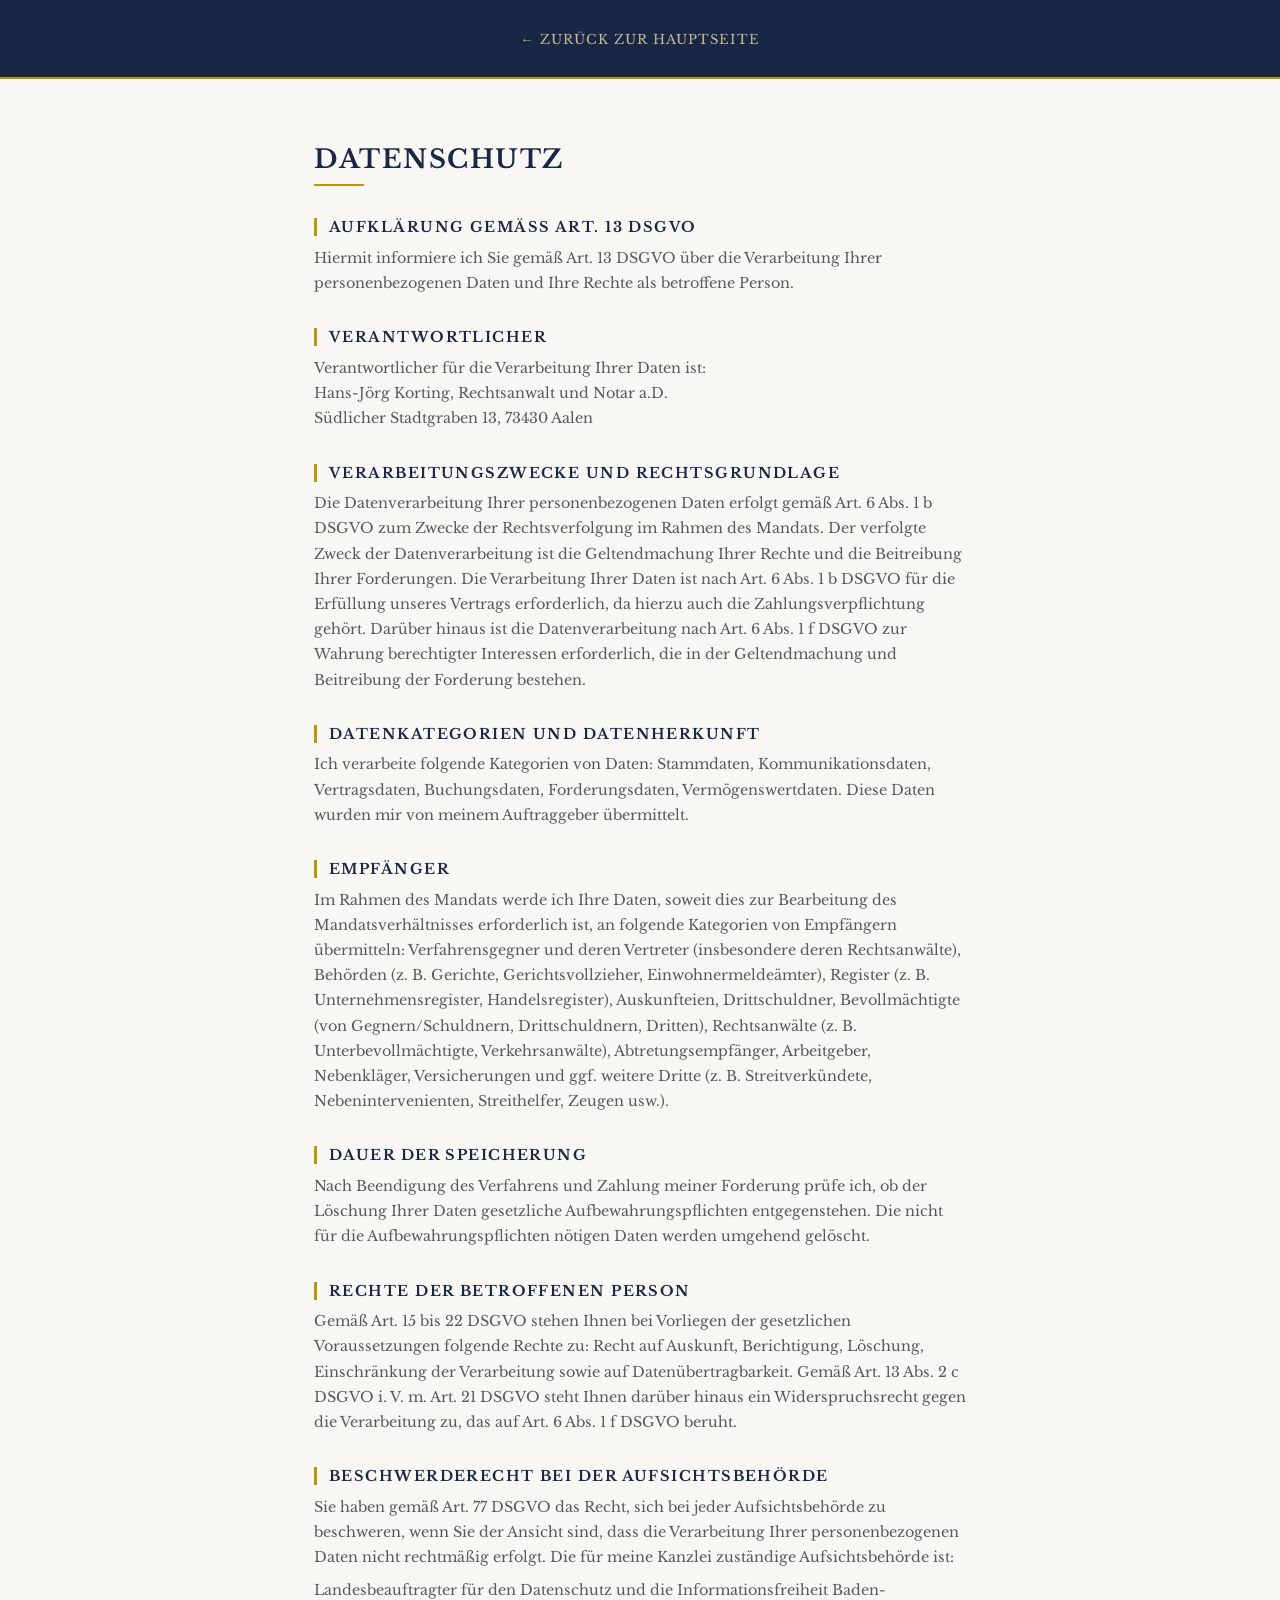
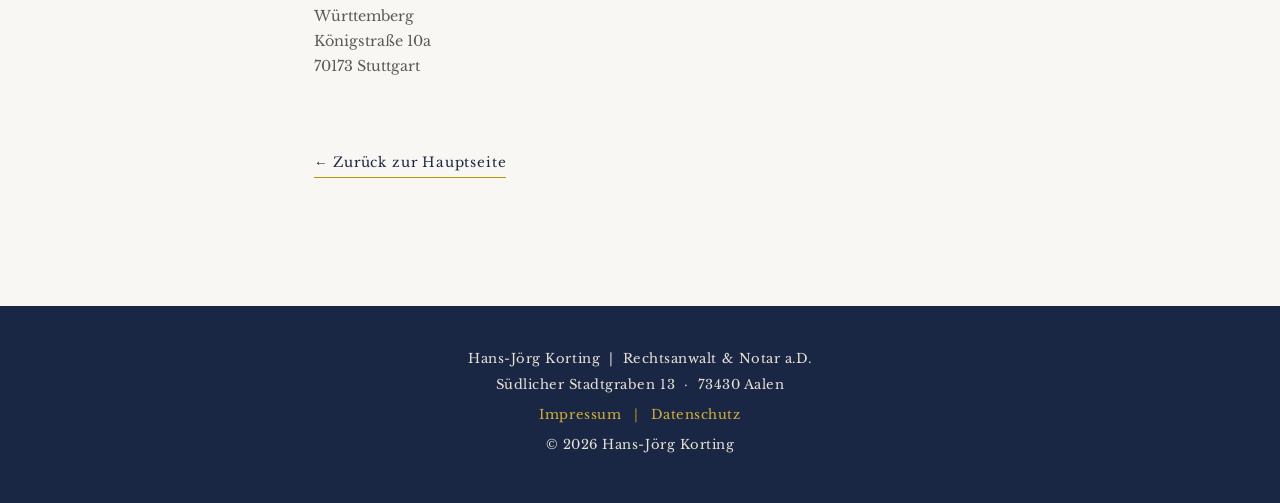
==== datenschutz.html @ e932001f "add logo as fav icon and previewimage" ====
<!doctype html>
<html lang="de">
  <head>
    <meta charset="UTF-8" />
    <meta name="viewport" content="width=device-width, initial-scale=1.0" />
    <title>Datenschutz – Kanzlei Hans-Jörg Korting</title>
    <meta name="robots" content="noindex, follow" />
    <link rel="icon" type="image/png" href="images/logo.png">
    <link rel="stylesheet" href="styles.css" />
    <style>
      .datenschutz-page {
        max-width: 700px;
        margin: 4rem auto;
        padding: 0 1.5rem 4rem;
      }

      .datenschutz-page h1 {
        font-size: 1.6rem;
        text-transform: uppercase;
        letter-spacing: 0.06em;
        margin-bottom: 0.5rem;
      }

      .datenschutz-page h1::after {
        content: "";
        display: block;
        width: 50px;
        height: 2px;
        background: var(--color-gold);
        margin-top: 0.6rem;
      }

      .datenschutz-page .datenschutz-block {
        margin-top: 2rem;
      }

      .datenschutz-page .datenschutz-block h2 {
        font-size: 0.9rem;
        text-transform: uppercase;
        letter-spacing: 0.1em;
        color: var(--color-primary);
        border-left: 3px solid var(--color-gold);
        padding-left: 0.75rem;
        margin-bottom: 0.6rem;
      }

      .datenschutz-page .datenschutz-block p {
        font-size: 0.9rem;
        color: var(--color-text-muted);
        line-height: 1.75;
        margin-bottom: 0.5rem;
      }

      .datenschutz-page .datenschutz-block a {
        color: var(--color-primary);
      }

      .back-link {
        display: inline-block;
        margin-top: 2.5rem;
        color: var(--color-primary);
        text-decoration: none;
        font-size: 0.85rem;
        letter-spacing: 0.06em;
        border-bottom: 1px solid var(--color-gold);
        padding-bottom: 1px;
        transition: color 0.2s;
      }

      .back-link:hover {
        color: var(--color-gold);
      }

      .datenschutz-header {
        background-color: var(--color-primary);
        padding: 1.5rem;
        text-align: center;
        border-bottom: 2px solid var(--color-gold);
      }

      .datenschutz-header a {
        color: #c0b99a;
        text-decoration: none;
        font-size: 0.82rem;
        letter-spacing: 0.08em;
        text-transform: uppercase;
      }

      .datenschutz-header a:hover {
        color: var(--color-gold-light);
      }
    </style>
  </head>
  <body>
    <div class="datenschutz-header">
      <a href="index.html">&larr; Zur&uuml;ck zur Hauptseite</a>
    </div>

    <main class="datenschutz-page">
      <h1>Datenschutz</h1>

      <div class="datenschutz-block">
        <h2>Aufklärung gemäß Art. 13 DSGVO</h2>
        <p>
          Hiermit informiere ich Sie gemäß Art. 13 DSGVO über die Verarbeitung
          Ihrer personenbezogenen Daten und Ihre Rechte als betroffene Person.
        </p>
      </div>

      <div class="datenschutz-block">
        <h2>Verantwortlicher</h2>
        <p>
          Verantwortlicher für die Verarbeitung Ihrer Daten ist:<br />
          Hans-Jörg Korting, Rechtsanwalt und Notar a.D.<br />
          Südlicher Stadtgraben 13, 73430 Aalen
        </p>
      </div>

      <div class="datenschutz-block">
        <h2>Verarbeitungszwecke und Rechtsgrundlage</h2>
        <p>
          Die Datenverarbeitung Ihrer personenbezogenen Daten erfolgt gemäß Art.
          6 Abs. 1 b DSGVO zum Zwecke der Rechtsverfolgung im Rahmen des
          Mandats. Der verfolgte Zweck der Datenverarbeitung ist die
          Geltendmachung Ihrer Rechte und die Beitreibung Ihrer Forderungen. Die
          Verarbeitung Ihrer Daten ist nach Art. 6 Abs. 1 b DSGVO für die
          Erfüllung unseres Vertrags erforderlich, da hierzu auch die
          Zahlungsverpflichtung gehört. Darüber hinaus ist die Datenverarbeitung
          nach Art. 6 Abs. 1 f DSGVO zur Wahrung berechtigter Interessen
          erforderlich, die in der Geltendmachung und Beitreibung der Forderung
          bestehen.
        </p>
      </div>

      <div class="datenschutz-block">
        <h2>Datenkategorien und Datenherkunft</h2>
        <p>
          Ich verarbeite folgende Kategorien von Daten: Stammdaten,
          Kommunikationsdaten, Vertragsdaten, Buchungsdaten, Forderungsdaten,
          Vermögenswertdaten. Diese Daten wurden mir von meinem Auftraggeber
          übermittelt.
        </p>
      </div>

      <div class="datenschutz-block">
        <h2>Empfänger</h2>
        <p>
          Im Rahmen des Mandats werde ich Ihre Daten, soweit dies zur
          Bearbeitung des Mandatsverhältnisses erforderlich ist, an folgende
          Kategorien von Empfängern übermitteln: Verfahrensgegner und deren
          Vertreter (insbesondere deren Rechtsanwälte), Behörden (z. B.
          Gerichte, Gerichtsvollzieher, Einwohnermeldeämter), Register (z. B.
          Unternehmensregister, Handelsregister), Auskunfteien, Drittschuldner,
          Bevollmächtigte (von Gegnern/Schuldnern, Drittschuldnern, Dritten),
          Rechtsanwälte (z. B. Unterbevollmächtigte, Verkehrsanwälte),
          Abtretungsempfänger, Arbeitgeber, Nebenkläger, Versicherungen und ggf.
          weitere Dritte (z. B. Streitverkündete, Nebenintervenienten,
          Streithelfer, Zeugen usw.).
        </p>
      </div>

      <div class="datenschutz-block">
        <h2>Dauer der Speicherung</h2>
        <p>
          Nach Beendigung des Verfahrens und Zahlung meiner Forderung prüfe ich,
          ob der Löschung Ihrer Daten gesetzliche Aufbewahrungspflichten
          entgegenstehen. Die nicht für die Aufbewahrungspflichten nötigen Daten
          werden umgehend gelöscht.
        </p>
      </div>

      <div class="datenschutz-block">
        <h2>Rechte der betroffenen Person</h2>
        <p>
          Gemäß Art. 15 bis 22 DSGVO stehen Ihnen bei Vorliegen der gesetzlichen
          Voraussetzungen folgende Rechte zu: Recht auf Auskunft, Berichtigung,
          Löschung, Einschränkung der Verarbeitung sowie auf
          Datenübertragbarkeit. Gemäß Art. 13 Abs. 2 c DSGVO i. V. m. Art. 21
          DSGVO steht Ihnen darüber hinaus ein Widerspruchsrecht gegen die
          Verarbeitung zu, das auf Art. 6 Abs. 1 f DSGVO beruht.
        </p>
      </div>

      <div class="datenschutz-block">
        <h2>Beschwerderecht bei der Aufsichtsbehörde</h2>
        <p>
          Sie haben gemäß Art. 77 DSGVO das Recht, sich bei jeder
          Aufsichtsbehörde zu beschweren, wenn Sie der Ansicht sind, dass die
          Verarbeitung Ihrer personenbezogenen Daten nicht rechtmäßig erfolgt.
          Die für meine Kanzlei zuständige Aufsichtsbehörde ist:
        </p>
        <p>
          Landesbeauftragter für den Datenschutz und die Informationsfreiheit
          Baden-Württemberg<br />
          Königstraße 10a<br />
          70173 Stuttgart
        </p>
      </div>

      <a href="index.html" class="back-link">&larr; Zurück zur Hauptseite</a>
    </main>

    <footer>
      <p>
        Hans-Jörg Korting &nbsp;|&nbsp; Rechtsanwalt &amp; Notar a.D.<br />
        Südlicher Stadtgraben 13&nbsp;&nbsp;·&nbsp;&nbsp;73430 Aalen
      </p>
      <p>
        <a href="impressum.html">Impressum</a>
        <span class="footer-sep">|</span>
        <a href="datenschutz.html">Datenschutz</a>
      </p>
      <p>&copy; 2026 Hans-Jörg Korting</p>
    </footer>
  </body>
</html>
---- styles.css ----
/* ============================================================
   Kanzlei Hans-Jörg Korting – Stylesheet
   Farbschema: Dunkelblau (#1a2744) + Gold (#b8960c)
   ============================================================ */

@import url('https://fonts.googleapis.com/css2?family=Libre+Baskerville:ital,wght@0,400;0,700;1,400&display=swap');

/* --- Variablen -------------------------------------------- */
:root {
  --color-primary:  #1a2744;
  --color-gold:     #b8960c;
  --color-gold-light: #d4af37;
  --color-bg:       #f9f7f4;
  --color-bg-alt:   #ffffff;
  --color-text:     #2c2c2c;
  --color-text-muted: #5a5a5a;
  --max-width:      860px;
  --section-padding: 5rem 1.5rem;
}

/* --- Reset ------------------------------------------------- */
*, *::before, *::after {
  box-sizing: border-box;
  margin: 0;
  padding: 0;
}

html {
  scroll-behavior: smooth;
}

body {
  font-family: 'Libre Baskerville', Georgia, serif;
  background-color: var(--color-bg);
  color: var(--color-text);
  font-size: 1rem;
  line-height: 1.8;
}

/* --- Typographie ------------------------------------------- */
h1, h2, h3 {
  font-family: 'Libre Baskerville', Georgia, serif;
  color: var(--color-primary);
  line-height: 1.25;
}

h2 {
  font-size: 1.6rem;
  margin-bottom: 0.5rem;
  letter-spacing: 0.04em;
  text-transform: uppercase;
}

h3 {
  font-size: 1.1rem;
  color: var(--color-primary);
  margin-bottom: 0.75rem;
}

p {
  margin-bottom: 1rem;
  color: var(--color-text);
}

/* --- Dekorations-Linie nach Überschriften ----------------- */
.section-title {
  text-align: center;
  margin-bottom: 2.5rem;
}

.section-title::after {
  content: '';
  display: block;
  width: 60px;
  height: 2px;
  background: var(--color-gold);
  margin: 0.75rem auto 0;
}

/* --- Navigation ------------------------------------------- */
nav {
  position: sticky;
  top: 0;
  z-index: 100;
  background-color: var(--color-primary);
  border-bottom: 2px solid var(--color-gold);
}

.nav-inner {
  max-width: var(--max-width);
  margin: 0 auto;
  display: flex;
  justify-content: center;
  gap: 0;
}

.nav-inner a {
  display: inline-block;
  padding: 0.85rem 1.5rem;
  color: #e8e0d0;
  text-decoration: none;
  font-size: 0.82rem;
  letter-spacing: 0.1em;
  text-transform: uppercase;
  transition: color 0.2s, background-color 0.2s;
}

.nav-inner a:hover {
  color: var(--color-gold-light);
  background-color: rgba(255, 255, 255, 0.05);
}

/* --- Hero / Intro-Grid ------------------------------------ */
#hero {
  background-color: #ffffff;
  border-bottom: 3px solid var(--color-gold);
  scroll-margin-top: 0;
}

.intro-grid {
  display: grid;
  grid-template-columns: 1fr 2fr;
  min-height: 520px;
}

/* Linke Spalte */
.intro-left {
  background-color: #ffffff;
  padding: 2.5rem 2rem;
  display: flex;
  flex-direction: column;
  align-items: center;
  text-align: center;
  border-right: 3px solid var(--color-gold);
}

.hero-logo {
  max-width: 80px;
  width: 100%;
  height: auto;
  margin-bottom: 1.25rem;
  display: block;
  margin-left: auto;
  margin-right: auto;
}

.hero-name {
  font-size: 1.6rem;
  color: var(--color-primary);
  letter-spacing: 0.02em;
  margin-bottom: 0.3rem;
  font-weight: 700;
  line-height: 1.2;
}

.hero-title {
  font-size: 0.9rem;
  color: var(--color-gold);
  letter-spacing: 0.12em;
  font-style: italic;
  margin-bottom: 0;
}

.hero-divider {
  display: block;
  width: 50px;
  height: 1px;
  background: var(--color-gold);
  margin: 1.25rem 0;
  opacity: 0.6;
}

/* Kontakt-Info links */
.intro-kontakt {
  width: 100%;
}

.intro-kontakt p {
  font-size: 0.82rem;
  color: var(--color-text-muted);
  line-height: 1.7;
  margin-bottom: 0.6rem;
}

.intro-kontakt p:last-child {
  margin-bottom: 0;
}

.intro-kontakt a {
  color: var(--color-primary);
  text-decoration: none;
  border-bottom: 1px solid var(--color-gold);
  padding-bottom: 1px;
  transition: color 0.2s;
}

.intro-kontakt a:hover {
  color: var(--color-gold);
}

.intro-label {
  font-weight: 700;
  font-size: 0.76rem;
  text-transform: uppercase;
  letter-spacing: 0.06em;
  color: var(--color-primary);
}

.intro-hinweis {
  font-style: italic;
  color: var(--color-gold) !important;
}

/* Rechte Spalte */
.intro-right {
  overflow: hidden;
  position: relative;
}

/* Kontakt-Kästchen in linker Spalte */
.intro-cards {
  width: 100%;
  display: flex;
  flex-direction: column;
  gap: 0;
}

.intro-cards .kontakt-card {
  border-top: none;
  border-bottom: 1px solid rgba(184, 150, 12, 0.3);
  padding: 0.75rem 0;
  text-align: left;
}

.intro-cards .kontakt-card:last-child {
  border-bottom: none;
}

.portrait-img {
  display: block;
  width: 100%;
  height: 100%;
  object-fit: cover;
  object-position: center 8%;
}

/* --- Portrait (alter Block, nicht mehr genutzt) ----------- */
#portrait {
  display: none;
}



/* --- Sektionen allgemein ----------------------------------- */
section {
  padding: var(--section-padding);
  scroll-margin-top: 50px; /* Sticky-Nav-Höhe ausgleichen */
}

/* Hero ganz oben – keine Verschiebung */
#hero {
  scroll-margin-top: 0;
}

/* Portrait-Block ebenfalls korrigieren */
#portrait {
  scroll-margin-top: 50px;
}

.section-inner {
  max-width: var(--max-width);
  margin: 0 auto;
}

/* --- Willkommen ------------------------------------------- */
#willkommen {
  background-color: var(--color-bg-alt);
}

.willkommen-inner {
  max-width: 700px;
  text-align: center;
}

.willkommen-inner p {
  font-size: 1rem;
  color: var(--color-text-muted);
  line-height: 1.9;
  margin-bottom: 1rem;
}

.willkommen-inner p:last-child {
  margin-bottom: 0;
}

/* --- Tätigkeitsschwerpunkte -------------------------------- */
#taetigkeiten {
  background-color: var(--color-primary);
}

#taetigkeiten .section-title {
  color: #f0ebe0;
}

#taetigkeiten .section-title::after {
  background: var(--color-gold);
}

.intro-text {
  text-align: center;
  max-width: 640px;
  margin: 0 auto 2.5rem;
  color: #c8c0ae;
  font-size: 0.95rem;
}

.taetigkeiten-liste {
  list-style: none;
  padding: 0;
  max-width: 600px;
  margin: 0 auto;
}

.taetigkeiten-liste li {
  display: flex;
  align-items: flex-start;
  gap: 1rem;
  padding: 0.9rem 0;
  border-bottom: 1px solid rgba(255, 255, 255, 0.12);
  font-size: 1rem;
  color: #e8e2d6;
}

.taetigkeiten-liste li:last-child {
  border-bottom: none;
}

.taetigkeiten-liste li::before {
  content: '◆';
  color: var(--color-gold-light);
  font-size: 0.6rem;
  margin-top: 0.5rem;
  flex-shrink: 0;
}

/* --- Kontakt ---------------------------------------------- */
#kontakt {
  background-color: var(--color-bg-alt);
}

.kontakt-grid {
  display: grid;
  grid-template-columns: repeat(3, 1fr);
  gap: 2rem;
  max-width: var(--max-width);
  margin: 0 auto;
}

.kontakt-card {
  background-color: var(--color-bg);
  border-top: 3px solid var(--color-gold);
  padding: 1.75rem 1.5rem;
}

.kontakt-card h3 {
  font-size: 0.85rem;
  text-transform: uppercase;
  letter-spacing: 0.1em;
  color: var(--color-primary);
  margin-bottom: 1rem;
}

.kontakt-card p {
  font-size: 0.9rem;
  color: var(--color-text-muted);
  line-height: 1.7;
  margin-bottom: 0.75rem;
}

.kontakt-card p:last-child {
  margin-bottom: 0;
}

.kontakt-card a {
  color: var(--color-primary);
  text-decoration: none;
  border-bottom: 1px solid var(--color-gold);
  padding-bottom: 1px;
  transition: color 0.2s;
}

.kontakt-card a:hover {
  color: var(--color-gold);
}

.kontakt-label {
  font-weight: 700;
  color: var(--color-primary);
  font-size: 0.8rem;
  text-transform: uppercase;
  letter-spacing: 0.06em;
}

.kontakt-hinweis {
  font-style: italic;
  color: var(--color-gold) !important;
  font-size: 0.85rem !important;
}

@media (max-width: 768px) {
  .kontakt-grid {
    grid-template-columns: 1fr;
    gap: 1.25rem;
  }
}

/* --- Datenschutz ------------------------------------------ */
#datenschutz {
  background-color: var(--color-bg);
}

.datenschutz-block {
  margin-bottom: 2rem;
}

.datenschutz-block h3 {
  font-size: 0.95rem;
  text-transform: uppercase;
  letter-spacing: 0.08em;
  color: var(--color-primary);
  border-left: 3px solid var(--color-gold);
  padding-left: 0.75rem;
  margin-bottom: 0.6rem;
}

.datenschutz-block p {
  font-size: 0.88rem;
  color: var(--color-text-muted);
  line-height: 1.75;
  margin-bottom: 0.5rem;
}

/* --- CTA --------------------------------------------------- */
#cta {
  background-color: var(--color-bg-alt);
  border-top: 3px solid var(--color-gold);
  border-bottom: 3px solid var(--color-gold);
}

.cta-inner {
  text-align: center;
}

#cta h2 {
  color: var(--color-primary);
  font-size: 1.8rem;
  margin-bottom: 0.75rem;
}

#cta h2::after {
  display: none;
}

#cta p {
  color: var(--color-text-muted);
  font-size: 1rem;
  line-height: 1.8;
  margin-bottom: 0;
}

#cta a {
  color: var(--color-primary);
  text-decoration: none;
  border-bottom: 1px solid var(--color-gold);
  padding-bottom: 1px;
  transition: color 0.2s;
}

#cta a:hover {
  color: var(--color-gold);
}

/* --- Footer ----------------------------------------------- */
footer {
  background-color: var(--color-primary);
  color: #e8e2d6;
  text-align: center;
  padding: 2.5rem 1.5rem;
  font-size: 0.82rem;
  letter-spacing: 0.04em;
  line-height: 2;
}

footer p {
  color: #e8e2d6;
  margin-bottom: 0.25rem;
}

footer a {
  color: var(--color-gold-light);
  text-decoration: none;
  transition: color 0.2s;
}

footer a:hover {
  color: #f0d060;
  text-decoration: underline;
}

footer .footer-sep {
  color: var(--color-gold);
  margin: 0 0.5rem;
}

/* --- Portrait-Bild ---------------------------------------- */
#portrait {
  display: none; /* jetzt im intro-grid integriert */
}


/* --- Responsive ------------------------------------------- */
@media (max-width: 768px) {
  :root {
    --section-padding: 3.5rem 1.25rem;
  }

  /* Intro-Grid: untereinander auf Mobile */
  .intro-grid {
    grid-template-columns: 1fr;
    min-height: unset;
  }

  .intro-left {
    border-right: none;
    border-bottom: 3px solid var(--color-gold);
    align-items: center;
    text-align: center;
    padding: 2rem 1.5rem;
  }

  .intro-cards {
    border-left: none;
    border-top: 3px solid var(--color-gold);
  }

  .intro-cards .kontakt-card {
    padding: 1rem 1.5rem;
  }

  .hero-divider {
    margin: 1rem auto;
  }

  .intro-right .portrait-img {
    max-height: 320px;
    height: 320px;
  }

  .hero-name {
    font-size: 1.5rem;
  }

  .hero-title {
    font-size: 0.85rem;
  }

  h2 {
    font-size: 1.3rem;
  }

  .nav-inner a {
    padding: 0.75rem 0.85rem;
    font-size: 0.74rem;
    letter-spacing: 0.06em;
  }
}

@media (max-width: 420px) {
  .nav-inner {
    flex-wrap: wrap;
  }

  .nav-inner a {
    padding: 0.6rem 0.75rem;
    font-size: 0.72rem;
  }

  .hero-name {
    font-size: 1.4rem;
  }
}
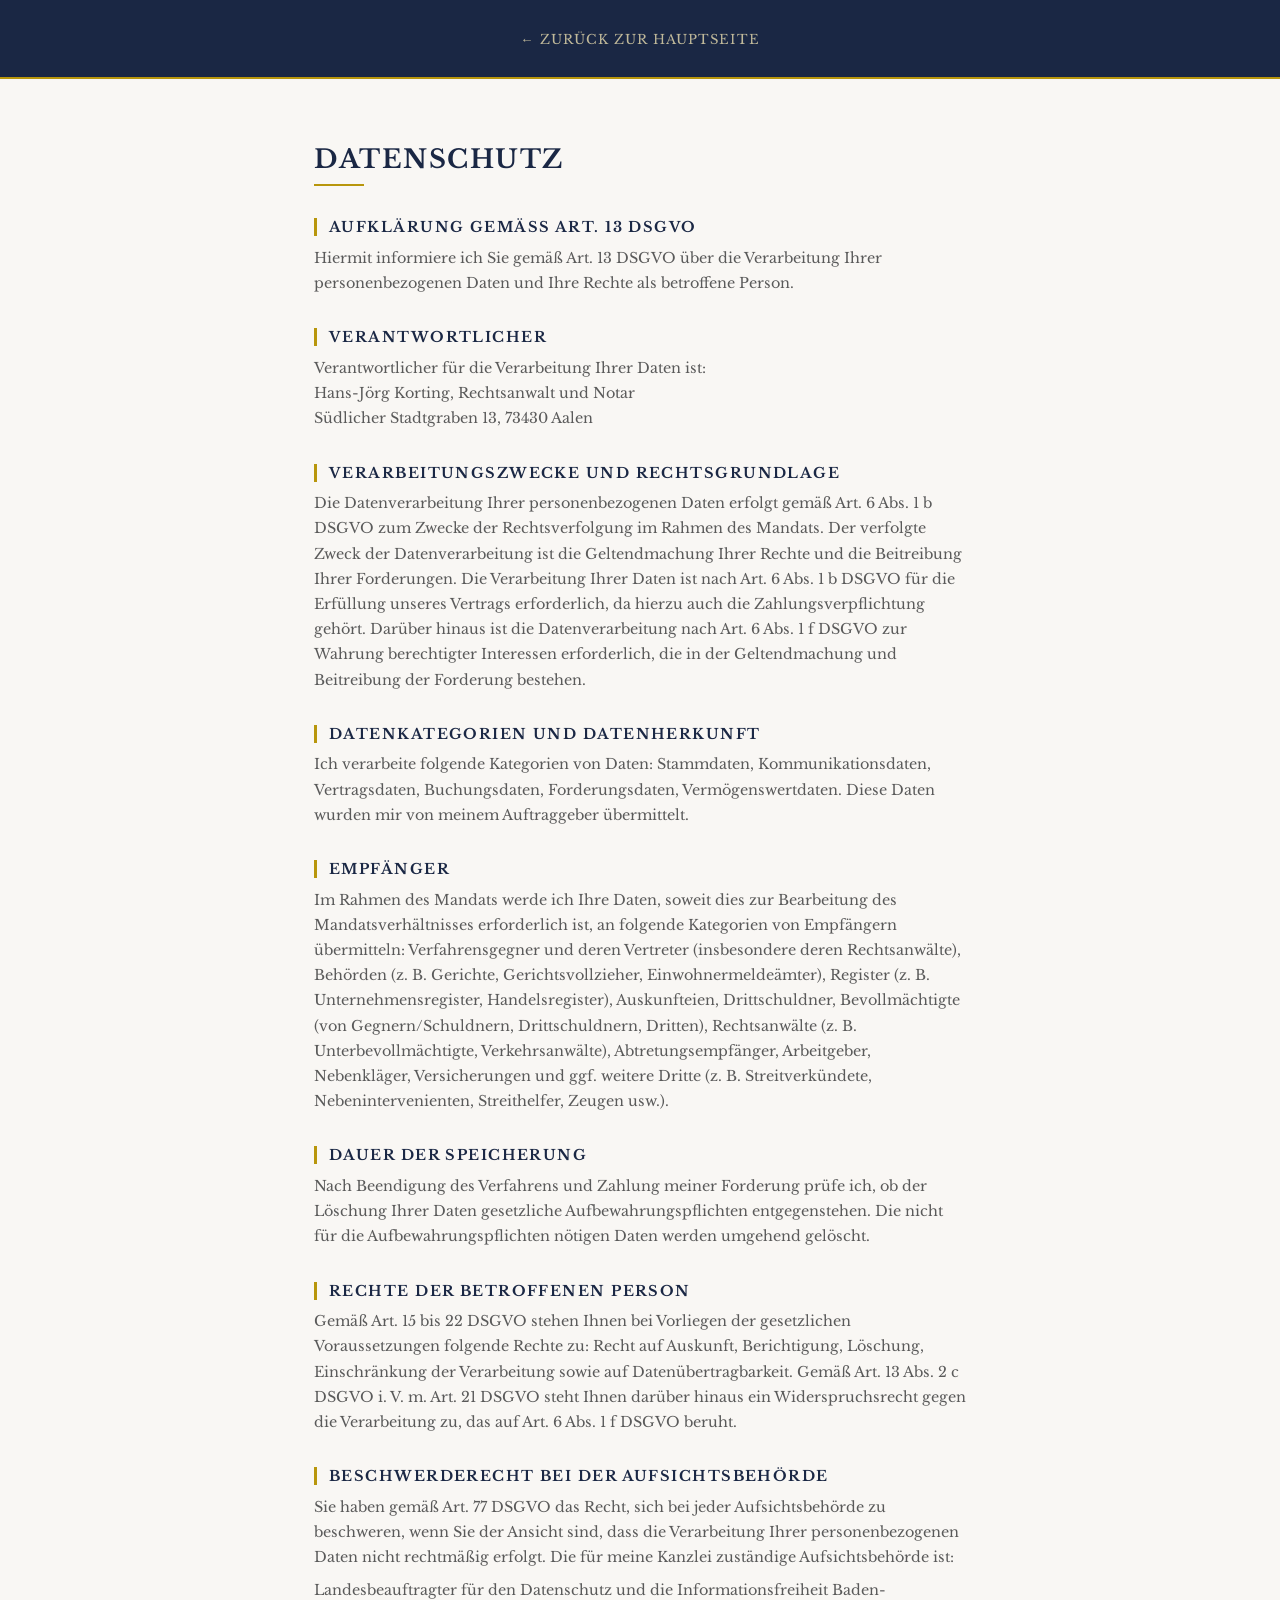
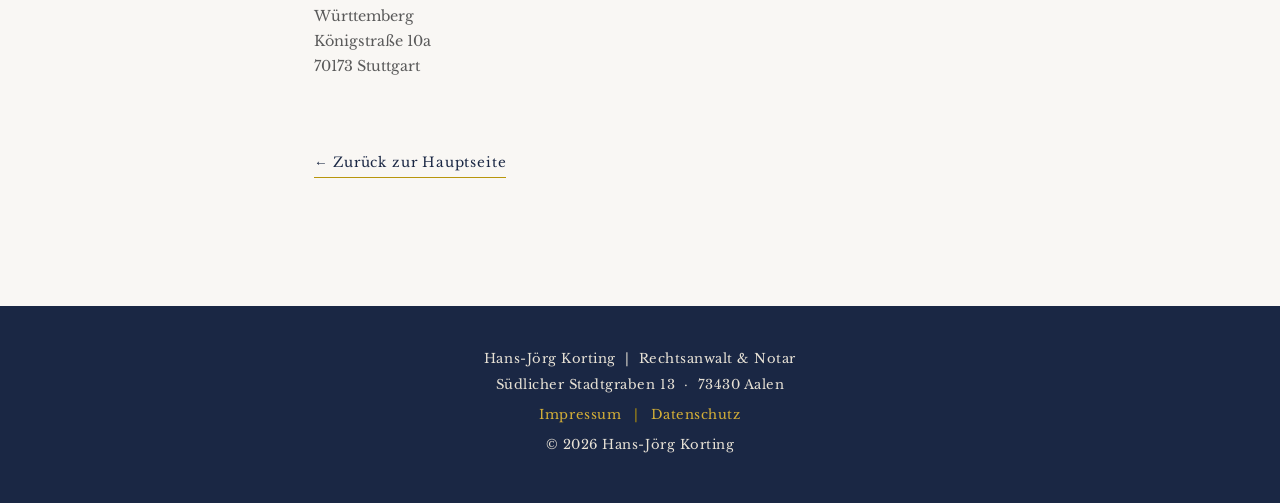
==== commit 3448aa49: "remove word a.d." ====
--- a/datenschutz.html
+++ b/datenschutz.html
@@ -111,7 +111,7 @@
         <h2>Verantwortlicher</h2>
         <p>
           Verantwortlicher für die Verarbeitung Ihrer Daten ist:<br />
-          Hans-Jörg Korting, Rechtsanwalt und Notar a.D.<br />
+          Hans-Jörg Korting, Rechtsanwalt und Notar <br />
           Südlicher Stadtgraben 13, 73430 Aalen
         </p>
       </div>
@@ -202,7 +202,7 @@
 
     <footer>
       <p>
-        Hans-Jörg Korting &nbsp;|&nbsp; Rechtsanwalt &amp; Notar a.D.<br />
+        Hans-Jörg Korting &nbsp;|&nbsp; Rechtsanwalt &amp; Notar <br />
         Südlicher Stadtgraben 13&nbsp;&nbsp;·&nbsp;&nbsp;73430 Aalen
       </p>
       <p>
--- a/styles.css
+++ b/styles.css
@@ -114,7 +114,7 @@
 #hero {
   background-color: #ffffff;
   border-bottom: 3px solid var(--color-gold);
-  scroll-margin-top: 0;
+  scroll-margin-top: 50px;
 }
 
 .intro-grid {
@@ -223,6 +223,7 @@
   display: flex;
   flex-direction: column;
   gap: 0;
+  scroll-margin-top: 50px;
 }
 
 .intro-cards .kontakt-card {
@@ -255,11 +256,6 @@
 section {
   padding: var(--section-padding);
   scroll-margin-top: 50px; /* Sticky-Nav-Höhe ausgleichen */
-}
-
-/* Hero ganz oben – keine Verschiebung */
-#hero {
-  scroll-margin-top: 0;
 }
 
 /* Portrait-Block ebenfalls korrigieren */
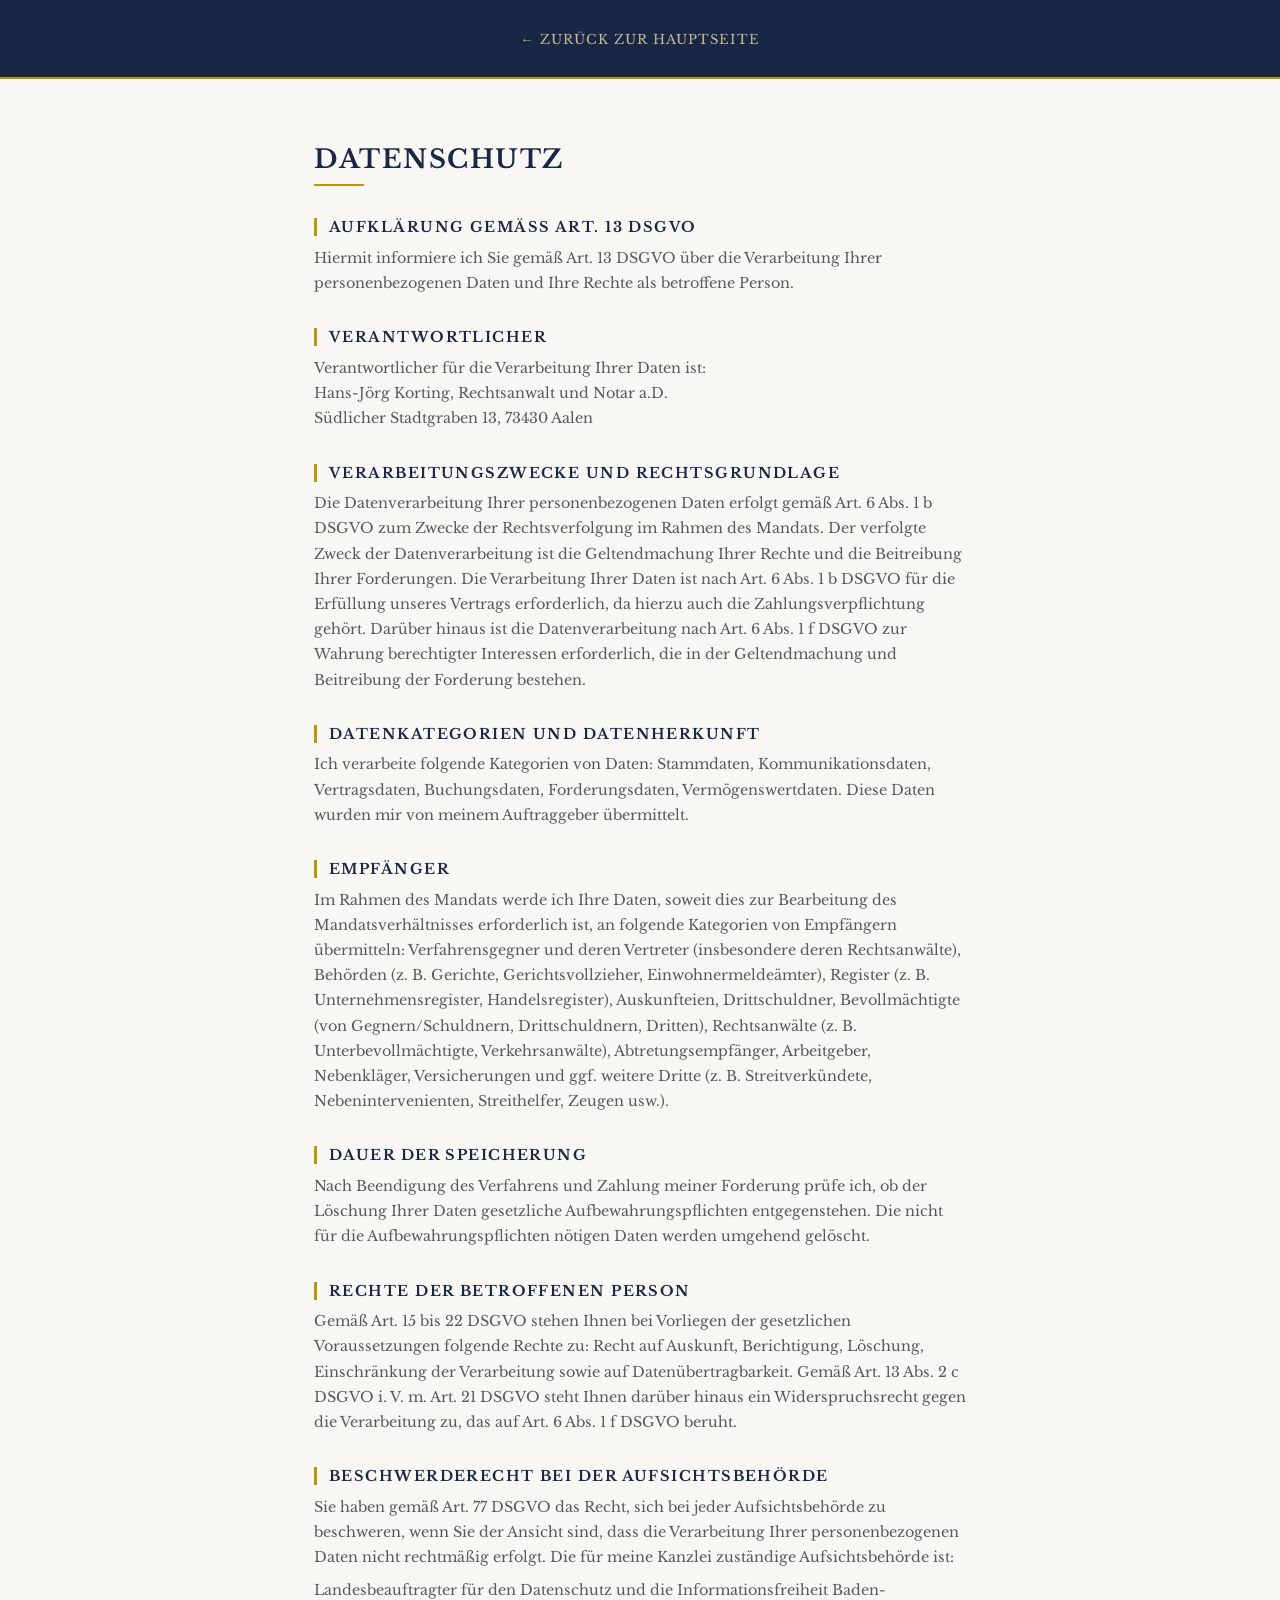
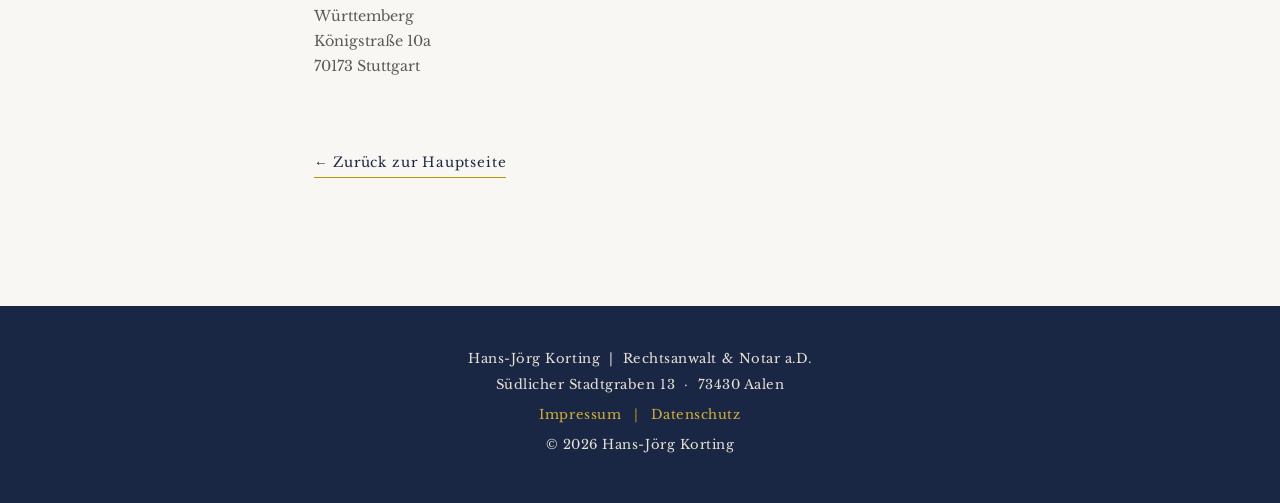
==== commit c1050378: "Revert "remove word a.d." This reverts commit 3448aa498207656ce33ee5ad10701d9248732527." ====
--- a/datenschutz.html
+++ b/datenschutz.html
@@ -111,7 +111,7 @@
         <h2>Verantwortlicher</h2>
         <p>
           Verantwortlicher für die Verarbeitung Ihrer Daten ist:<br />
-          Hans-Jörg Korting, Rechtsanwalt und Notar <br />
+          Hans-Jörg Korting, Rechtsanwalt und Notar a.D.<br />
           Südlicher Stadtgraben 13, 73430 Aalen
         </p>
       </div>
@@ -202,7 +202,7 @@
 
     <footer>
       <p>
-        Hans-Jörg Korting &nbsp;|&nbsp; Rechtsanwalt &amp; Notar <br />
+        Hans-Jörg Korting &nbsp;|&nbsp; Rechtsanwalt &amp; Notar a.D.<br />
         Südlicher Stadtgraben 13&nbsp;&nbsp;·&nbsp;&nbsp;73430 Aalen
       </p>
       <p>
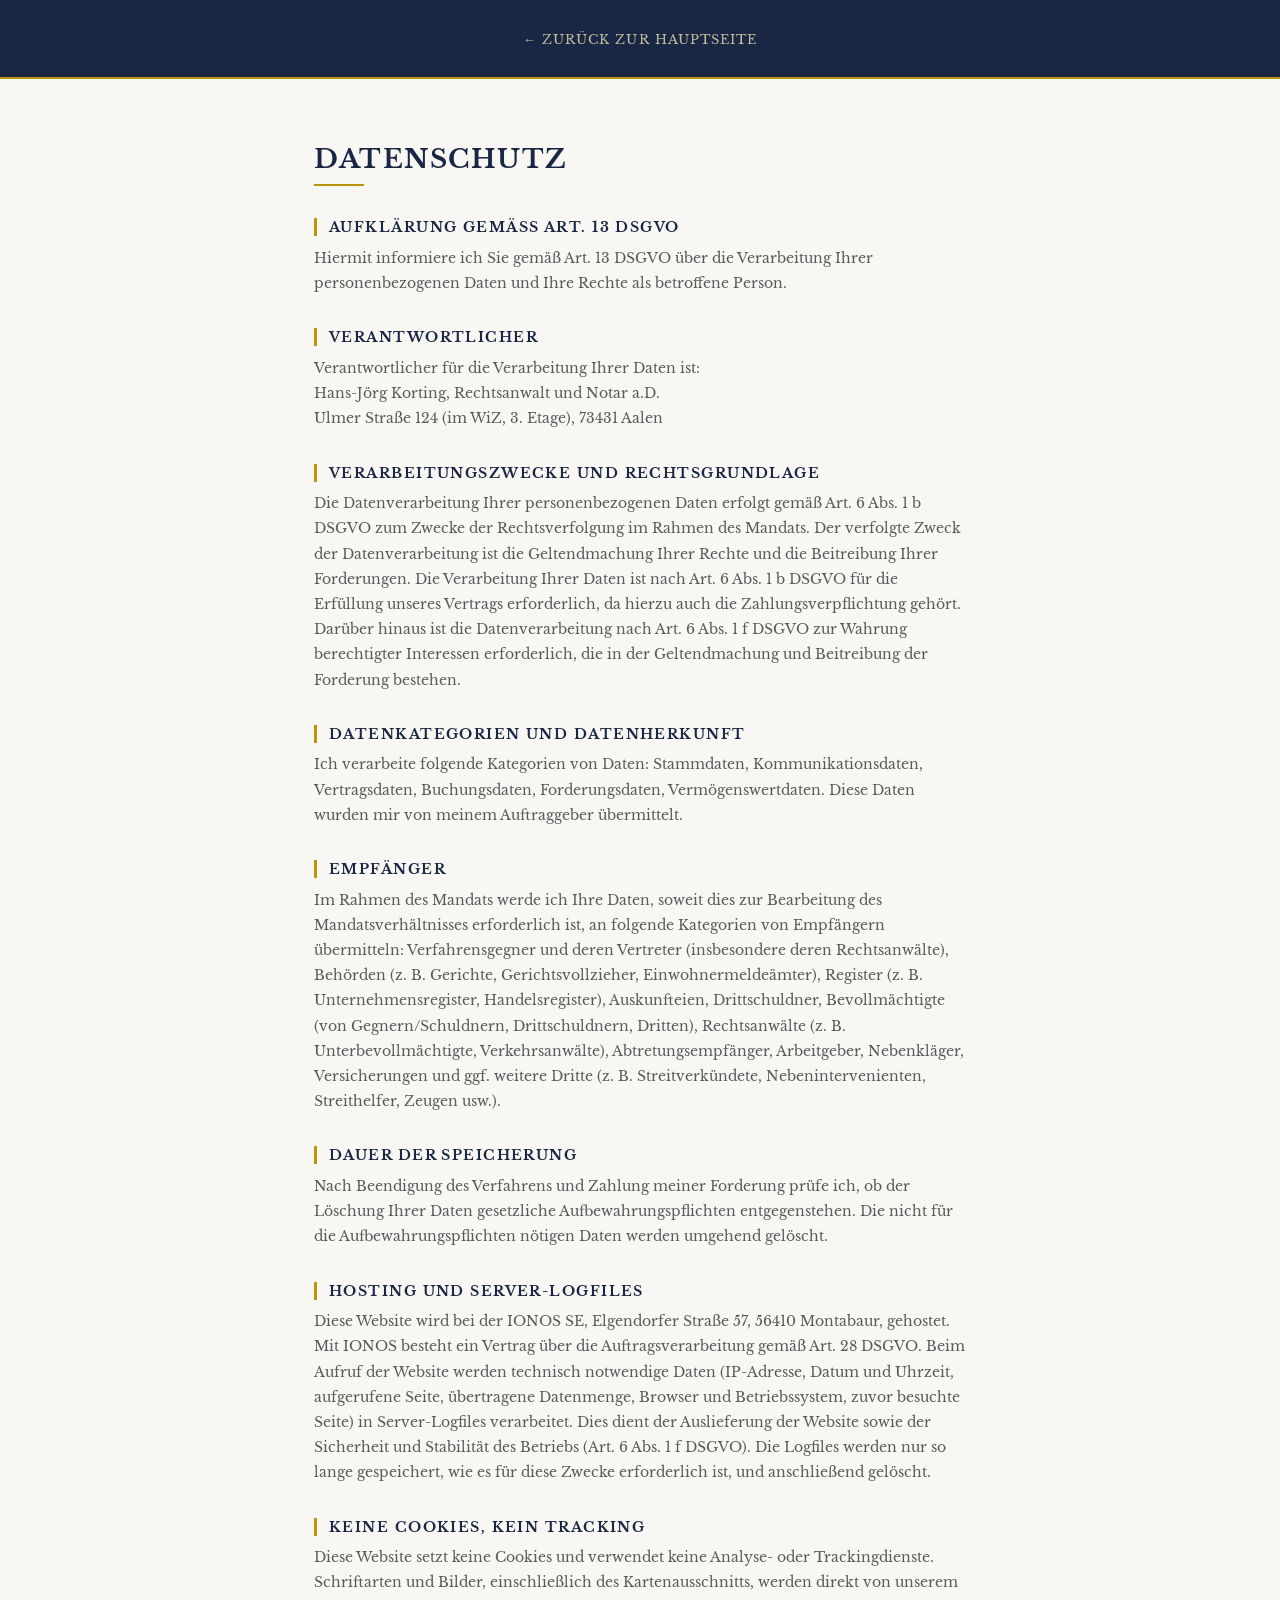
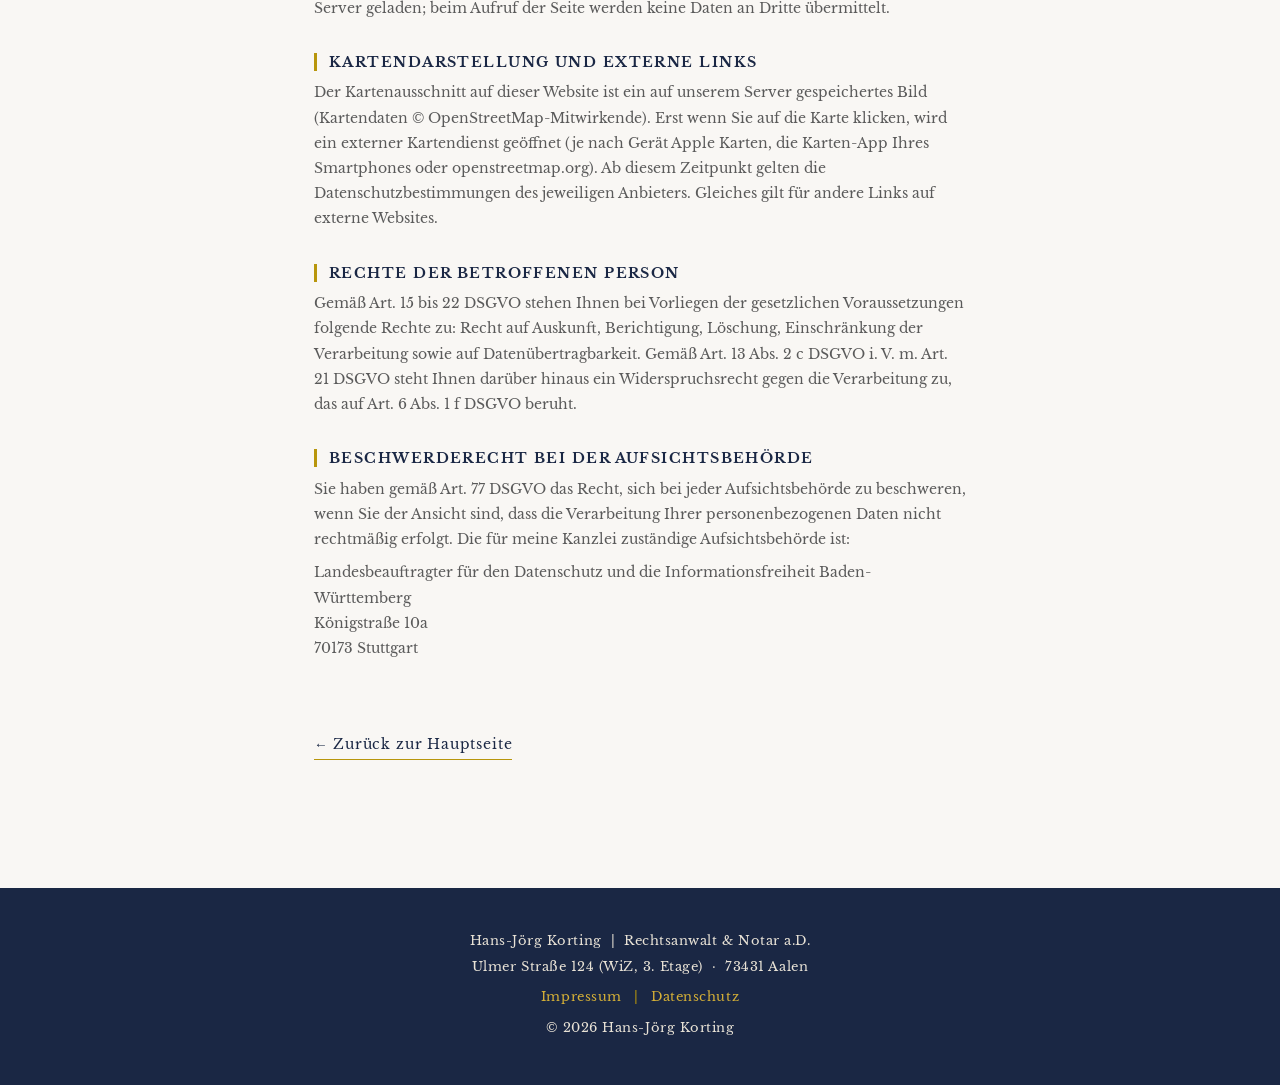
==== commit d9718ef2: "Move office to Ulmer Straße 124 and add Anfahrt section - New address (Ulmer Straße 124, im WiZ, 3. " ====
--- a/datenschutz.html
+++ b/datenschutz.html
@@ -112,7 +112,7 @@
         <p>
           Verantwortlicher für die Verarbeitung Ihrer Daten ist:<br />
           Hans-Jörg Korting, Rechtsanwalt und Notar a.D.<br />
-          Südlicher Stadtgraben 13, 73430 Aalen
+          Ulmer Straße 124 (im WiZ, 3. Etage), 73431 Aalen
         </p>
       </div>
 
@@ -170,6 +170,45 @@
       </div>
 
       <div class="datenschutz-block">
+        <h2>Hosting und Server-Logfiles</h2>
+        <p>
+          Diese Website wird bei der IONOS SE, Elgendorfer Straße 57,
+          56410 Montabaur, gehostet. Mit IONOS besteht ein Vertrag über die
+          Auftragsverarbeitung gemäß Art. 28 DSGVO. Beim Aufruf der Website
+          werden technisch notwendige Daten (IP-Adresse, Datum und Uhrzeit,
+          aufgerufene Seite, übertragene Datenmenge, Browser und
+          Betriebssystem, zuvor besuchte Seite) in Server-Logfiles
+          verarbeitet. Dies dient der Auslieferung der Website sowie der
+          Sicherheit und Stabilität des Betriebs (Art. 6 Abs. 1 f DSGVO).
+          Die Logfiles werden nur so lange gespeichert, wie es für diese
+          Zwecke erforderlich ist, und anschließend gelöscht.
+        </p>
+      </div>
+
+      <div class="datenschutz-block">
+        <h2>Keine Cookies, kein Tracking</h2>
+        <p>
+          Diese Website setzt keine Cookies und verwendet keine Analyse- oder
+          Trackingdienste. Schriftarten und Bilder, einschließlich des
+          Kartenausschnitts, werden direkt von unserem Server geladen; beim
+          Aufruf der Seite werden keine Daten an Dritte übermittelt.
+        </p>
+      </div>
+
+      <div class="datenschutz-block">
+        <h2>Kartendarstellung und externe Links</h2>
+        <p>
+          Der Kartenausschnitt auf dieser Website ist ein auf unserem Server
+          gespeichertes Bild (Kartendaten &copy; OpenStreetMap-Mitwirkende).
+          Erst wenn Sie auf die Karte klicken, wird ein externer Kartendienst
+          geöffnet (je nach Gerät Apple Karten, die Karten-App Ihres
+          Smartphones oder openstreetmap.org). Ab diesem Zeitpunkt gelten die
+          Datenschutzbestimmungen des jeweiligen Anbieters. Gleiches gilt für
+          andere Links auf externe Websites.
+        </p>
+      </div>
+
+      <div class="datenschutz-block">
         <h2>Rechte der betroffenen Person</h2>
         <p>
           Gemäß Art. 15 bis 22 DSGVO stehen Ihnen bei Vorliegen der gesetzlichen
@@ -203,7 +242,7 @@
     <footer>
       <p>
         Hans-Jörg Korting &nbsp;|&nbsp; Rechtsanwalt &amp; Notar a.D.<br />
-        Südlicher Stadtgraben 13&nbsp;&nbsp;·&nbsp;&nbsp;73430 Aalen
+        Ulmer Straße 124 (WiZ, 3. Etage)&nbsp;&nbsp;·&nbsp;&nbsp;73431 Aalen
       </p>
       <p>
         <a href="impressum.html">Impressum</a>
--- a/styles.css
+++ b/styles.css
@@ -3,7 +3,30 @@
    Farbschema: Dunkelblau (#1a2744) + Gold (#b8960c)
    ============================================================ */
 
-@import url('https://fonts.googleapis.com/css2?family=Libre+Baskerville:ital,wght@0,400;0,700;1,400&display=swap');
+/* --- Schrift (lokal gehostet, keine Verbindung zu Google) -- */
+@font-face {
+  font-family: 'Libre Baskerville';
+  font-style: normal;
+  font-weight: 400;
+  font-display: swap;
+  src: url('fonts/libre-baskerville-latin-400-normal.woff2') format('woff2');
+}
+
+@font-face {
+  font-family: 'Libre Baskerville';
+  font-style: italic;
+  font-weight: 400;
+  font-display: swap;
+  src: url('fonts/libre-baskerville-latin-400-italic.woff2') format('woff2');
+}
+
+@font-face {
+  font-family: 'Libre Baskerville';
+  font-style: normal;
+  font-weight: 700;
+  font-display: swap;
+  src: url('fonts/libre-baskerville-latin-700-normal.woff2') format('woff2');
+}
 
 /* --- Variablen -------------------------------------------- */
 :root {
@@ -410,6 +433,92 @@
   }
 }
 
+/* --- Anfahrt --------------------------------------------- */
+#anfahrt {
+  background-color: var(--color-bg-alt);
+}
+
+.anfahrt-grid {
+  display: grid;
+  grid-template-columns: 1fr 1fr;
+  gap: 2.5rem;
+  align-items: start;
+  margin-bottom: 2.5rem;
+}
+
+.anfahrt-text p {
+  color: var(--color-text-muted);
+  line-height: 1.9;
+}
+
+.anfahrt-text .anfahrt-adresse {
+  color: var(--color-primary);
+  font-weight: 700;
+  border-left: 3px solid var(--color-gold);
+  padding-left: 1rem;
+}
+
+.anfahrt-text a {
+  color: var(--color-primary);
+  text-decoration: none;
+  border-bottom: 1px solid var(--color-gold);
+  white-space: nowrap;
+}
+
+.anfahrt-foto img,
+.anfahrt-karte img {
+  display: block;
+  width: 100%;
+  height: auto;
+}
+
+.anfahrt-foto img {
+  border-bottom: 3px solid var(--color-gold);
+}
+
+.anfahrt-karte > a {
+  position: relative;
+  display: block;
+  border: 1px solid rgba(26, 39, 68, 0.15);
+}
+
+.karte-hinweis {
+  position: absolute;
+  right: 0.75rem;
+  bottom: 0.75rem;
+  background-color: var(--color-primary);
+  color: #f0ebe0;
+  font-size: 0.8rem;
+  letter-spacing: 0.06em;
+  padding: 0.45rem 0.9rem;
+  border-bottom: 2px solid var(--color-gold);
+  transition: background-color 0.2s;
+}
+
+.anfahrt-karte > a:hover .karte-hinweis,
+.anfahrt-karte > a:focus-visible .karte-hinweis {
+  background-color: var(--color-gold);
+  color: #ffffff;
+}
+
+.anfahrt-karte figcaption {
+  font-size: 0.75rem;
+  color: var(--color-text-muted);
+  text-align: right;
+  margin-top: 0.4rem;
+}
+
+.anfahrt-karte figcaption a {
+  color: var(--color-text-muted);
+}
+
+@media (max-width: 768px) {
+  .anfahrt-grid {
+    grid-template-columns: 1fr;
+    gap: 1.5rem;
+  }
+}
+
 /* --- Datenschutz ------------------------------------------ */
 #datenschutz {
   background-color: var(--color-bg);
@@ -564,21 +673,29 @@
     font-size: 1.3rem;
   }
 
+  .nav-inner {
+    flex-wrap: wrap;
+  }
+
   .nav-inner a {
     padding: 0.75rem 0.85rem;
     font-size: 0.74rem;
     letter-spacing: 0.06em;
   }
+
+  /* Navigation kann zweizeilig sein: Sprungziele nicht verdecken */
+  section,
+  #hero,
+  #kontakt {
+    scroll-margin-top: 90px;
+  }
 }
 
 @media (max-width: 420px) {
-  .nav-inner {
-    flex-wrap: wrap;
-  }
-
   .nav-inner a {
-    padding: 0.6rem 0.75rem;
-    font-size: 0.72rem;
+    padding: 0.7rem 0.4rem;
+    font-size: 0.66rem;
+    letter-spacing: 0.03em;
   }
 
   .hero-name {
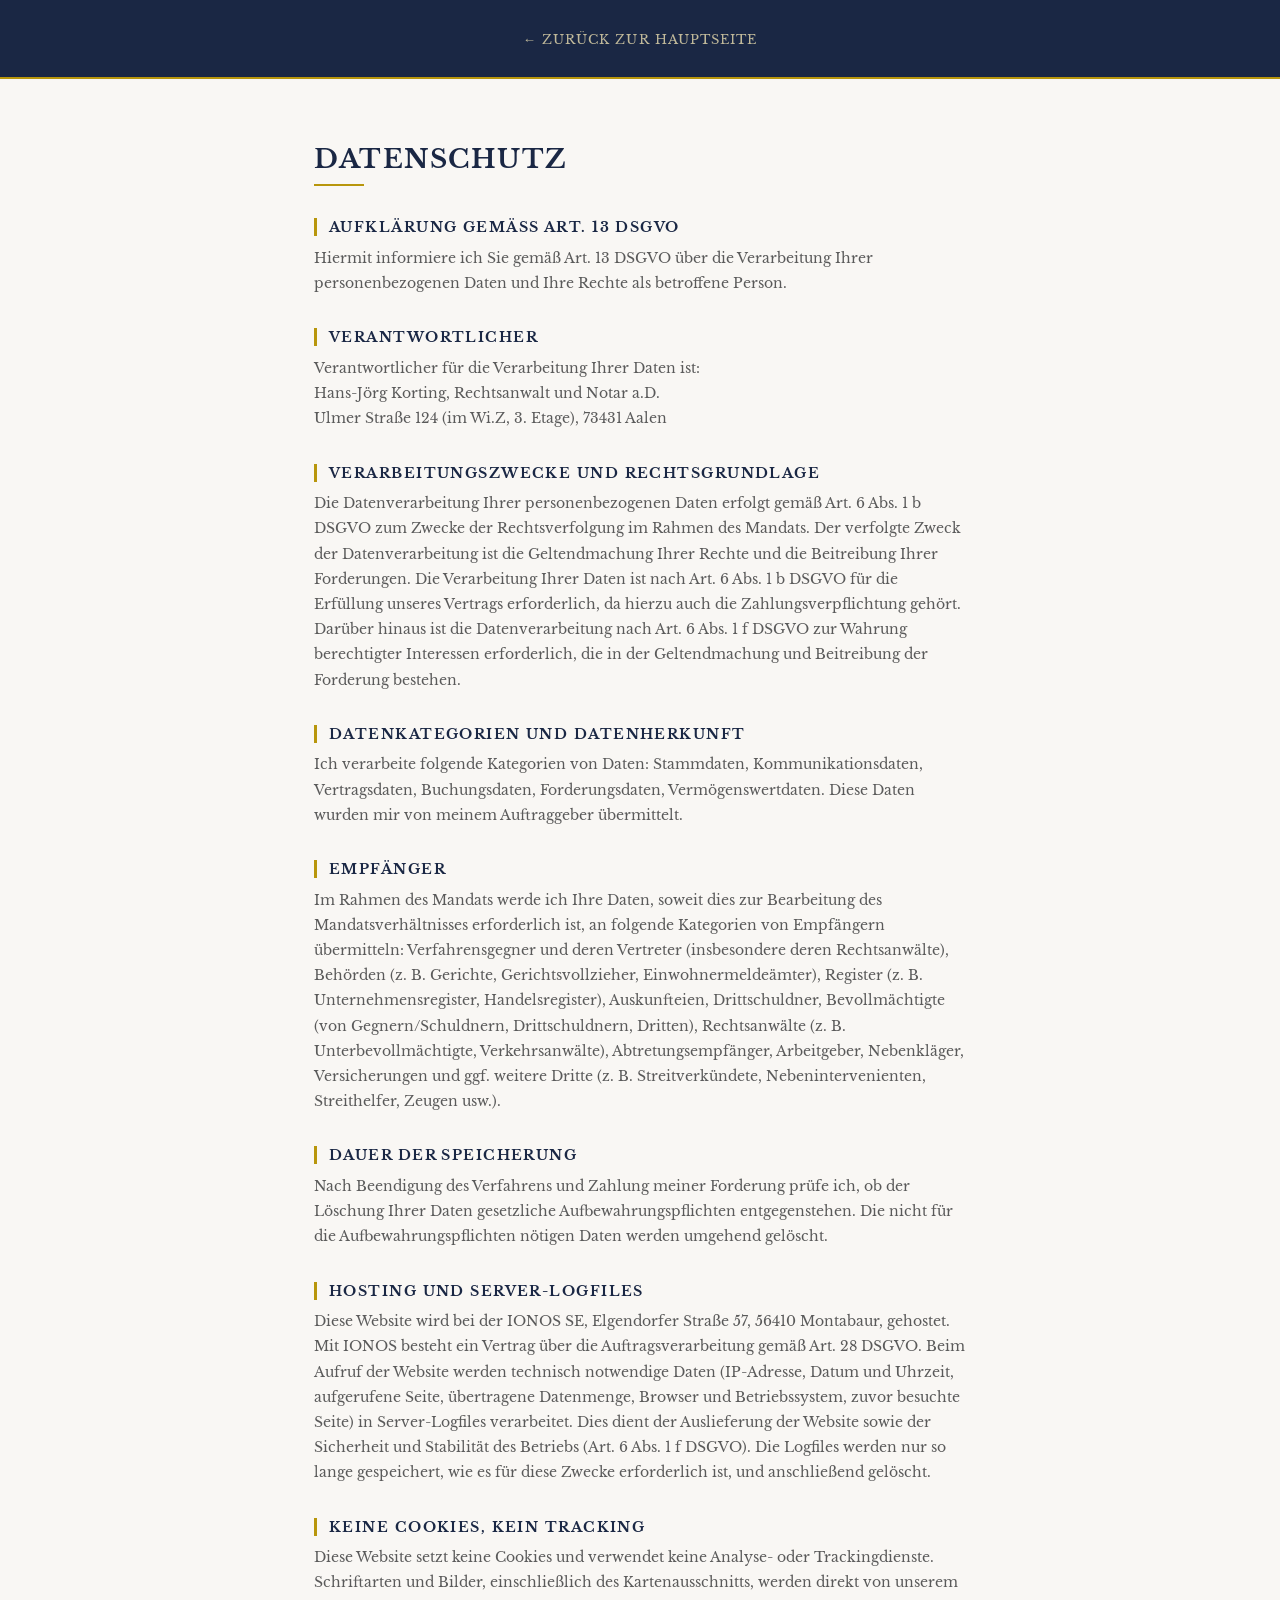
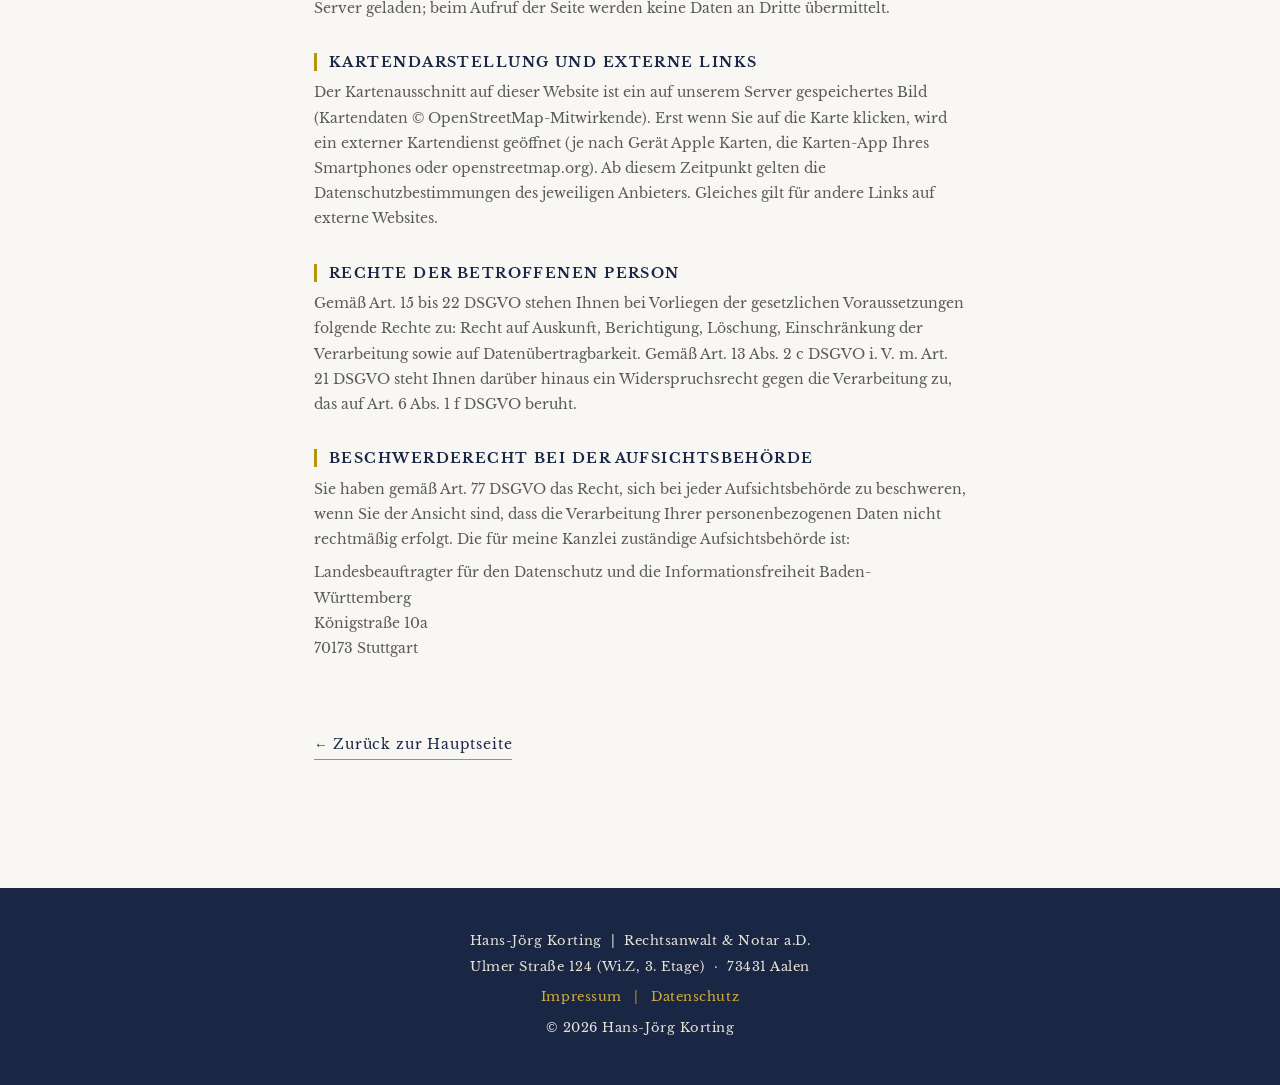
==== commit b496f1d6: "Use official spelling Wi.Z Co-Authored-By: Claude Opus 5.5 <noreply@anthropic.com>" ====
--- a/datenschutz.html
+++ b/datenschutz.html
@@ -112,7 +112,7 @@
         <p>
           Verantwortlicher für die Verarbeitung Ihrer Daten ist:<br />
           Hans-Jörg Korting, Rechtsanwalt und Notar a.D.<br />
-          Ulmer Straße 124 (im WiZ, 3. Etage), 73431 Aalen
+          Ulmer Straße 124 (im Wi.Z, 3. Etage), 73431 Aalen
         </p>
       </div>
 
@@ -242,7 +242,7 @@
     <footer>
       <p>
         Hans-Jörg Korting &nbsp;|&nbsp; Rechtsanwalt &amp; Notar a.D.<br />
-        Ulmer Straße 124 (WiZ, 3. Etage)&nbsp;&nbsp;·&nbsp;&nbsp;73431 Aalen
+        Ulmer Straße 124 (Wi.Z, 3. Etage)&nbsp;&nbsp;·&nbsp;&nbsp;73431 Aalen
       </p>
       <p>
         <a href="impressum.html">Impressum</a>
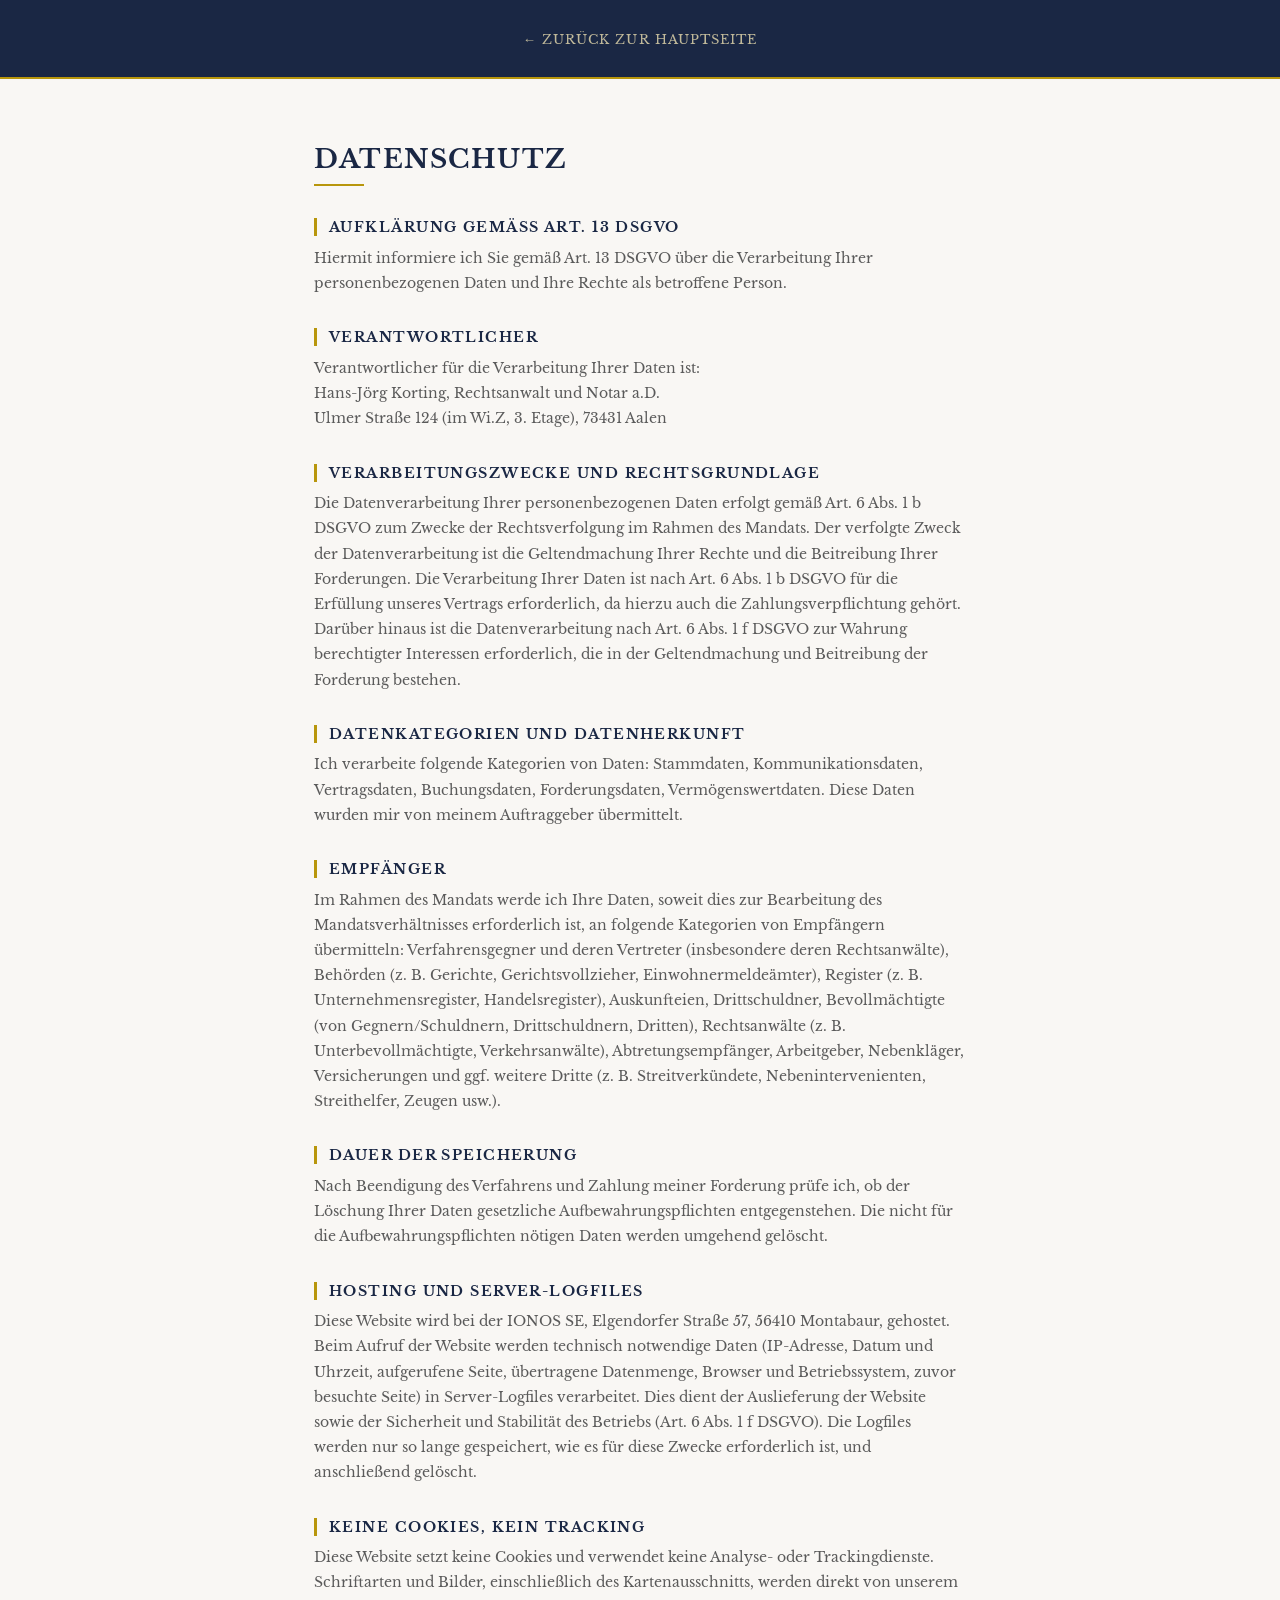
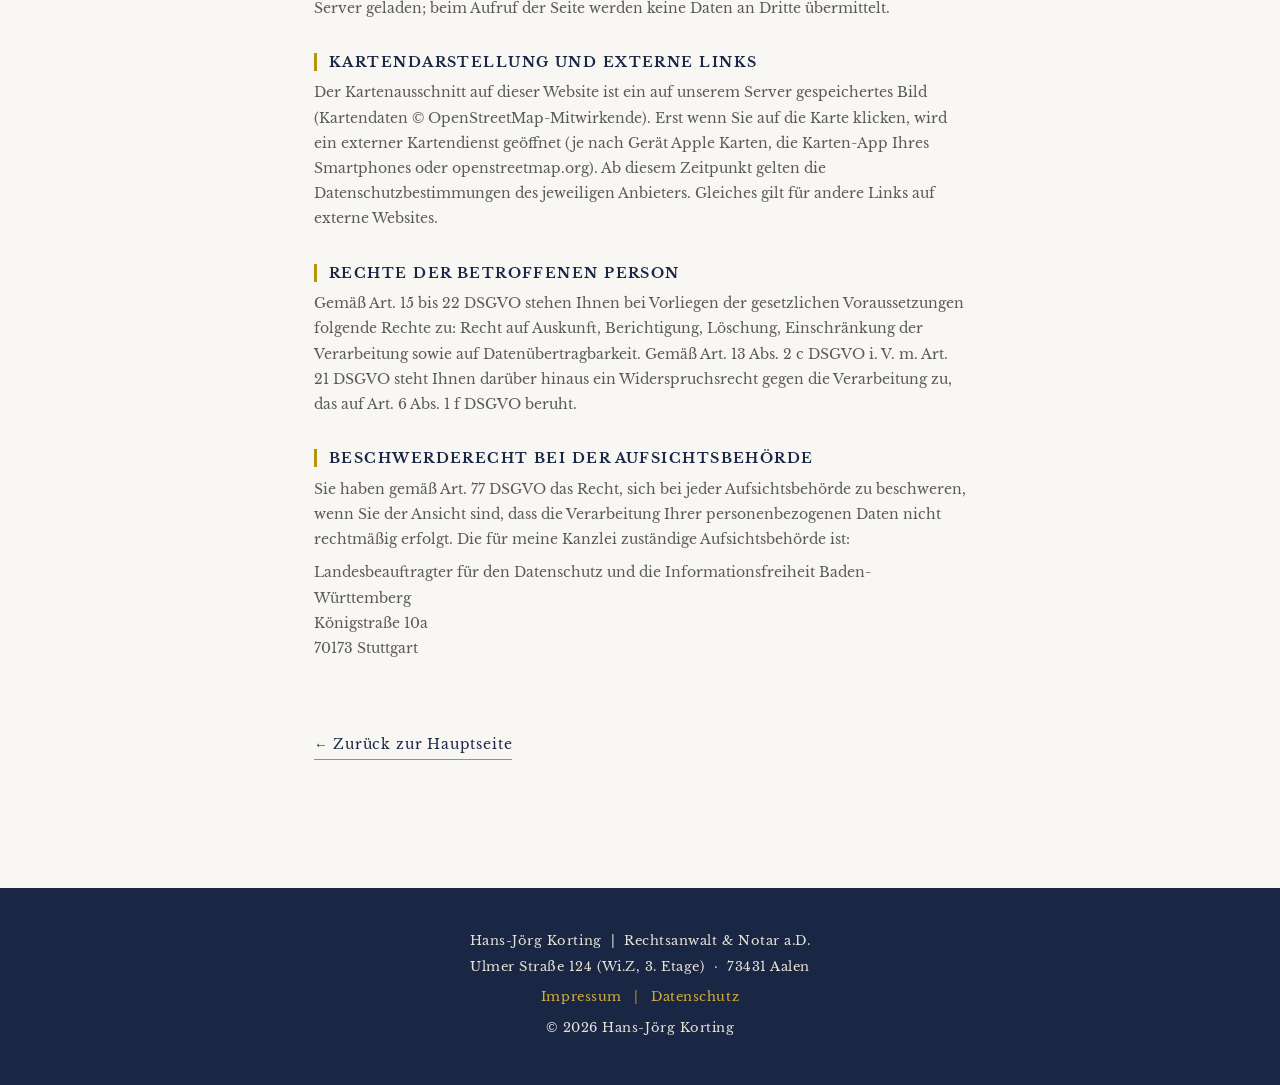
==== commit 1ad668d2: "Datenschutz: drop statement about IONOS data processing agreement Co-Authored-By: Claude Opus 5.5 <n" ====
--- a/datenschutz.html
+++ b/datenschutz.html
@@ -173,8 +173,7 @@
         <h2>Hosting und Server-Logfiles</h2>
         <p>
           Diese Website wird bei der IONOS SE, Elgendorfer Straße 57,
-          56410 Montabaur, gehostet. Mit IONOS besteht ein Vertrag über die
-          Auftragsverarbeitung gemäß Art. 28 DSGVO. Beim Aufruf der Website
+          56410 Montabaur, gehostet. Beim Aufruf der Website
           werden technisch notwendige Daten (IP-Adresse, Datum und Uhrzeit,
           aufgerufene Seite, übertragene Datenmenge, Browser und
           Betriebssystem, zuvor besuchte Seite) in Server-Logfiles
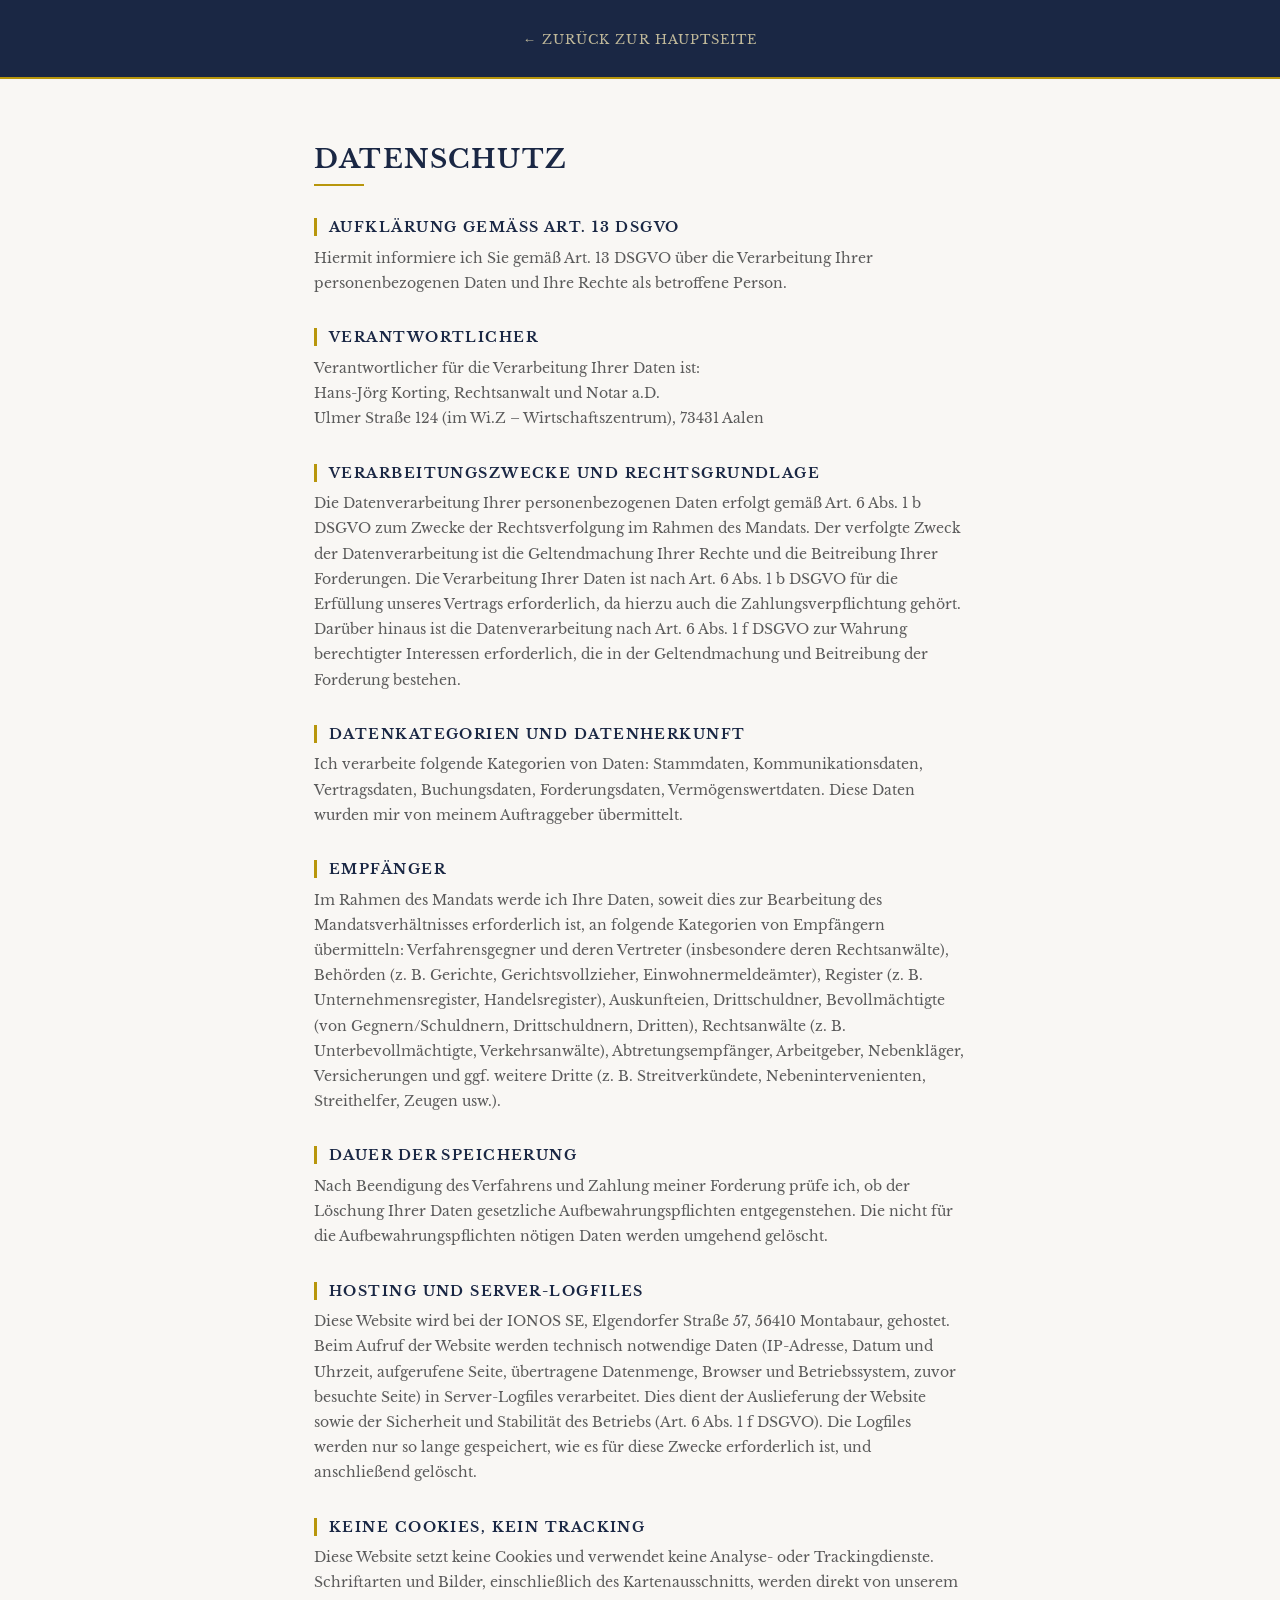
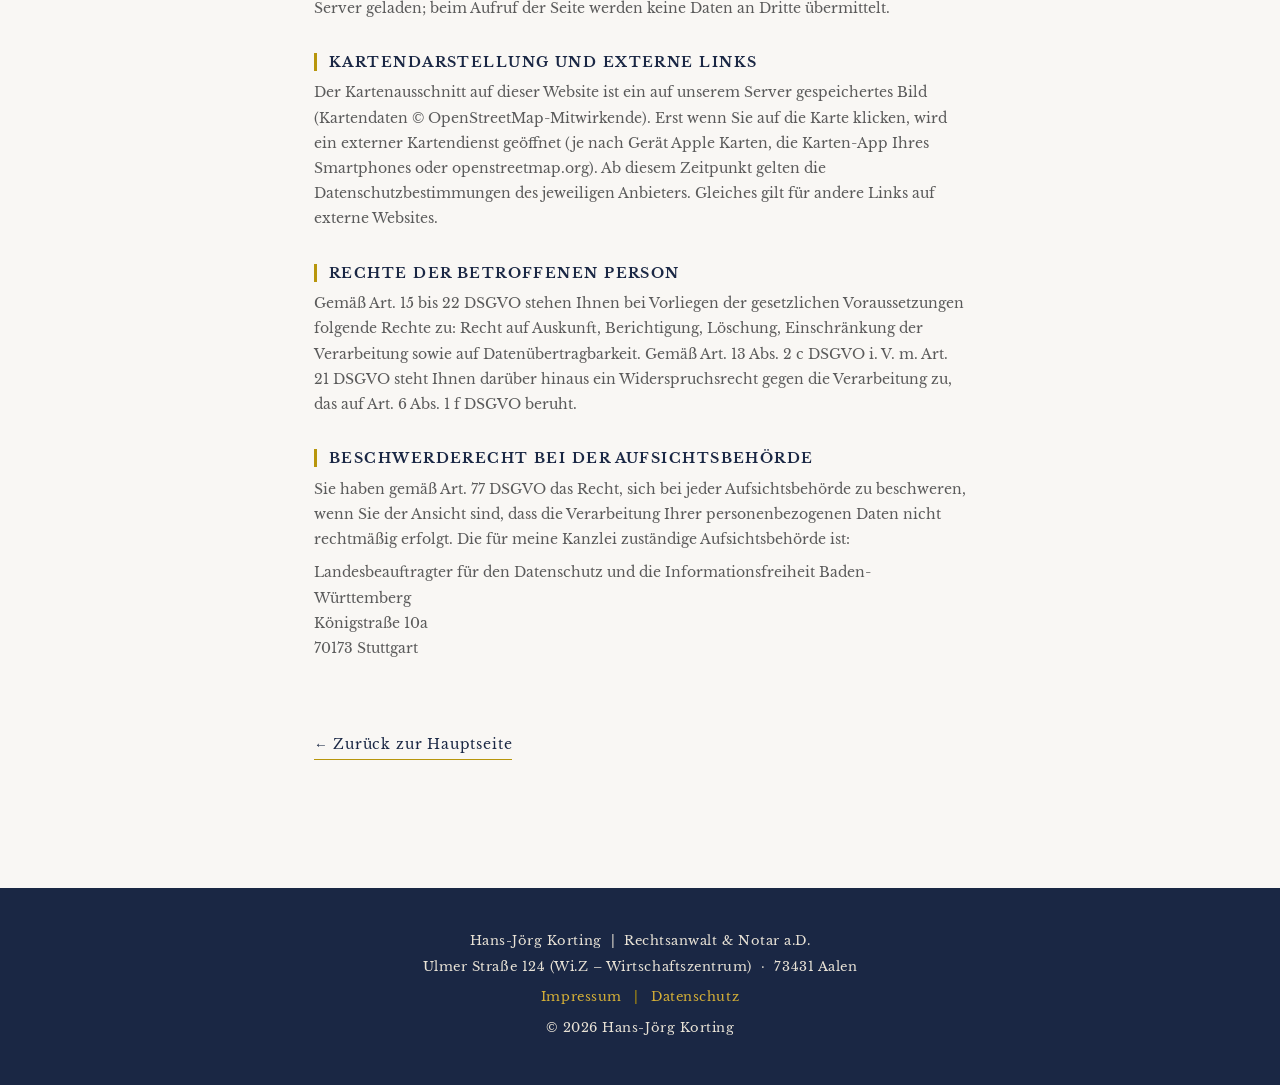
==== commit a19ef5b3: "Address: drop floor, add Wi.Z (Wirtschaftszentrum); shorten directions Co-Authored-By: Claude Opus 5" ====
--- a/datenschutz.html
+++ b/datenschutz.html
@@ -112,7 +112,7 @@
         <p>
           Verantwortlicher für die Verarbeitung Ihrer Daten ist:<br />
           Hans-Jörg Korting, Rechtsanwalt und Notar a.D.<br />
-          Ulmer Straße 124 (im Wi.Z, 3. Etage), 73431 Aalen
+          Ulmer Straße 124 (im Wi.Z – Wirtschaftszentrum), 73431 Aalen
         </p>
       </div>
 
@@ -241,7 +241,7 @@
     <footer>
       <p>
         Hans-Jörg Korting &nbsp;|&nbsp; Rechtsanwalt &amp; Notar a.D.<br />
-        Ulmer Straße 124 (Wi.Z, 3. Etage)&nbsp;&nbsp;·&nbsp;&nbsp;73431 Aalen
+        Ulmer Straße 124 (Wi.Z – Wirtschaftszentrum)&nbsp;&nbsp;·&nbsp;&nbsp;73431 Aalen
       </p>
       <p>
         <a href="impressum.html">Impressum</a>
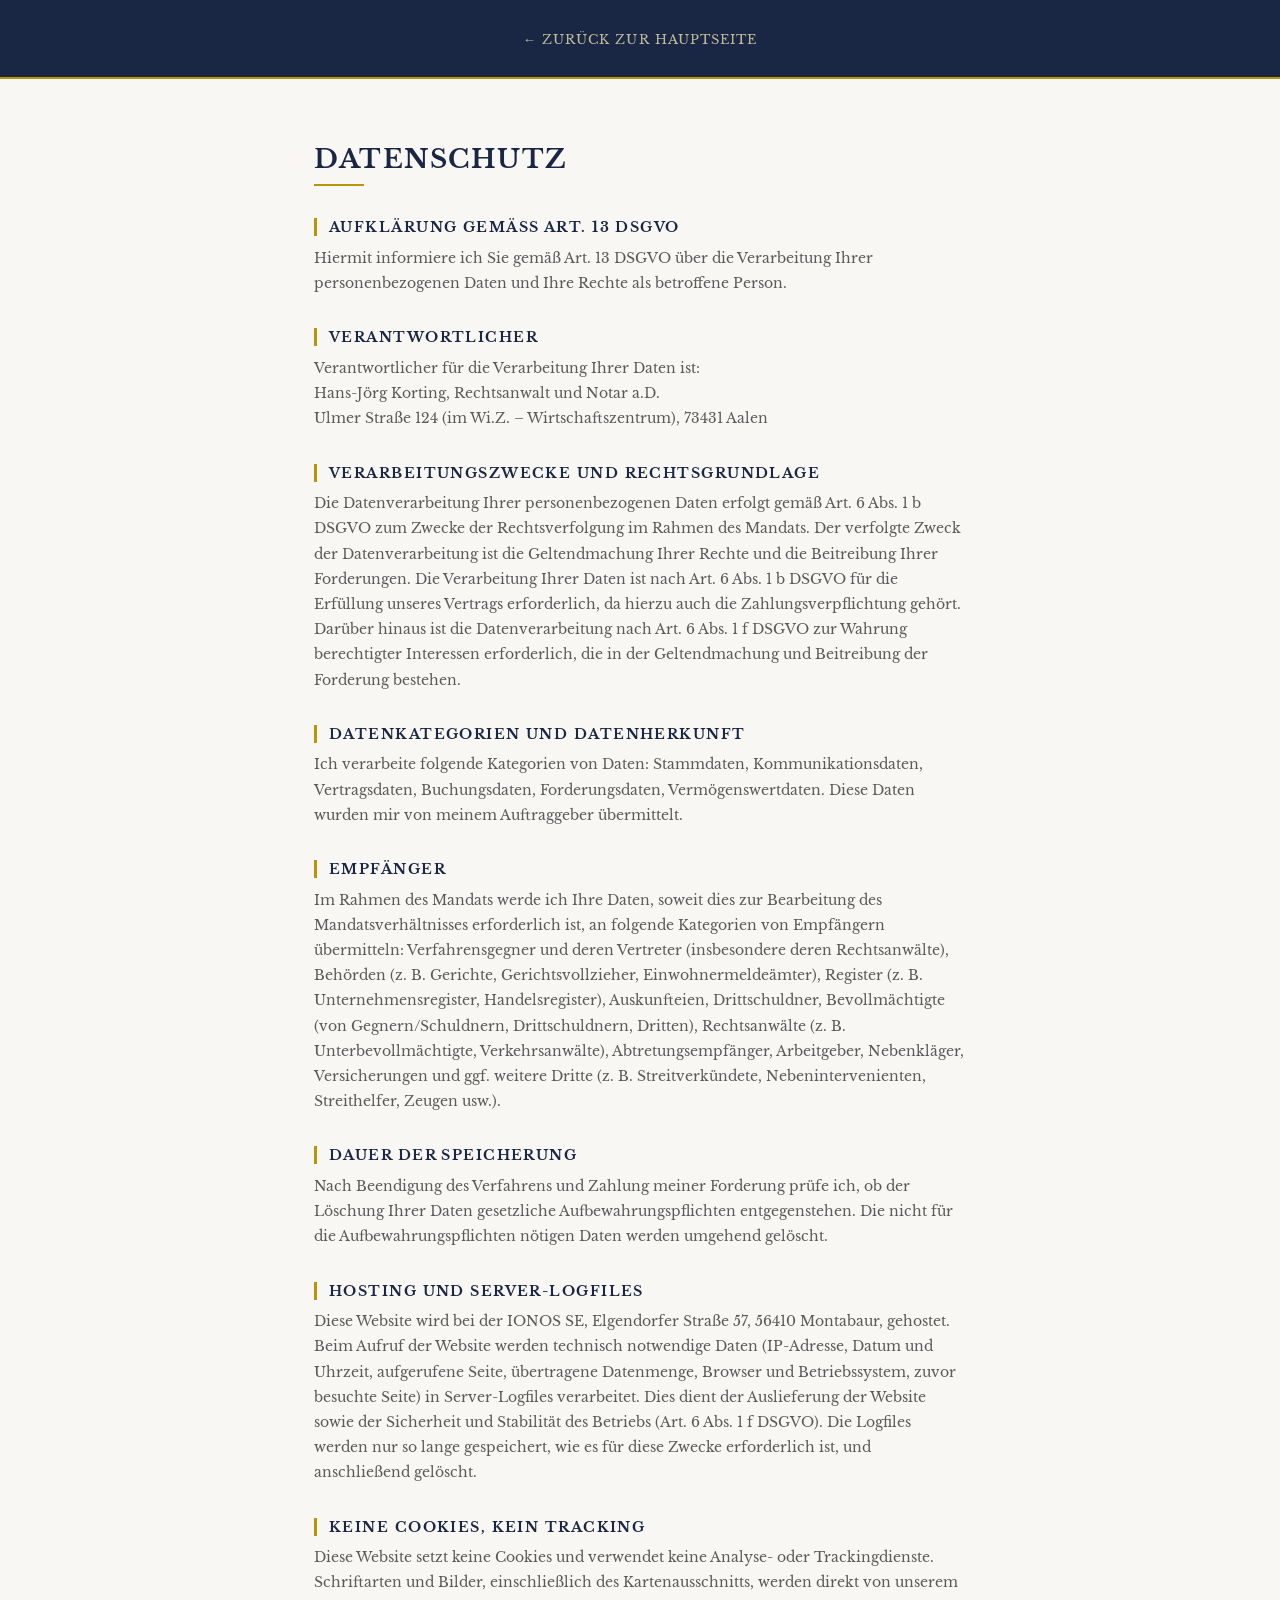
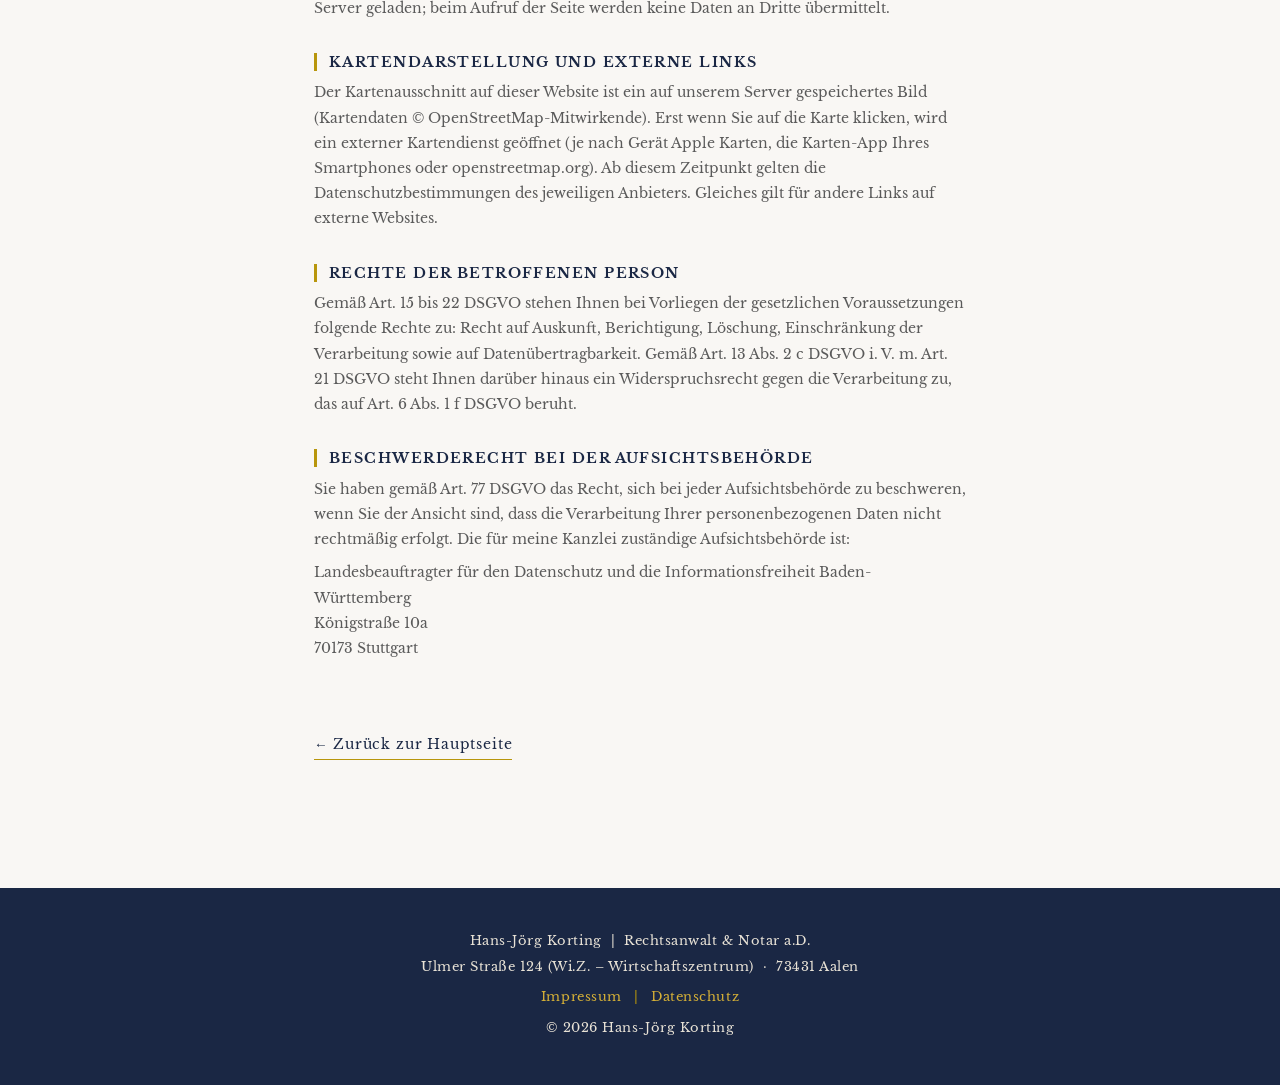
==== commit 84c238d6: "Use spelling Wi.Z. with trailing dot Co-Authored-By: Claude Opus 5.5 <noreply@anthropic.com>" ====
--- a/datenschutz.html
+++ b/datenschutz.html
@@ -112,7 +112,7 @@
         <p>
           Verantwortlicher für die Verarbeitung Ihrer Daten ist:<br />
           Hans-Jörg Korting, Rechtsanwalt und Notar a.D.<br />
-          Ulmer Straße 124 (im Wi.Z – Wirtschaftszentrum), 73431 Aalen
+          Ulmer Straße 124 (im Wi.Z. – Wirtschaftszentrum), 73431 Aalen
         </p>
       </div>
 
@@ -241,7 +241,7 @@
     <footer>
       <p>
         Hans-Jörg Korting &nbsp;|&nbsp; Rechtsanwalt &amp; Notar a.D.<br />
-        Ulmer Straße 124 (Wi.Z – Wirtschaftszentrum)&nbsp;&nbsp;·&nbsp;&nbsp;73431 Aalen
+        Ulmer Straße 124 (Wi.Z. – Wirtschaftszentrum)&nbsp;&nbsp;·&nbsp;&nbsp;73431 Aalen
       </p>
       <p>
         <a href="impressum.html">Impressum</a>
